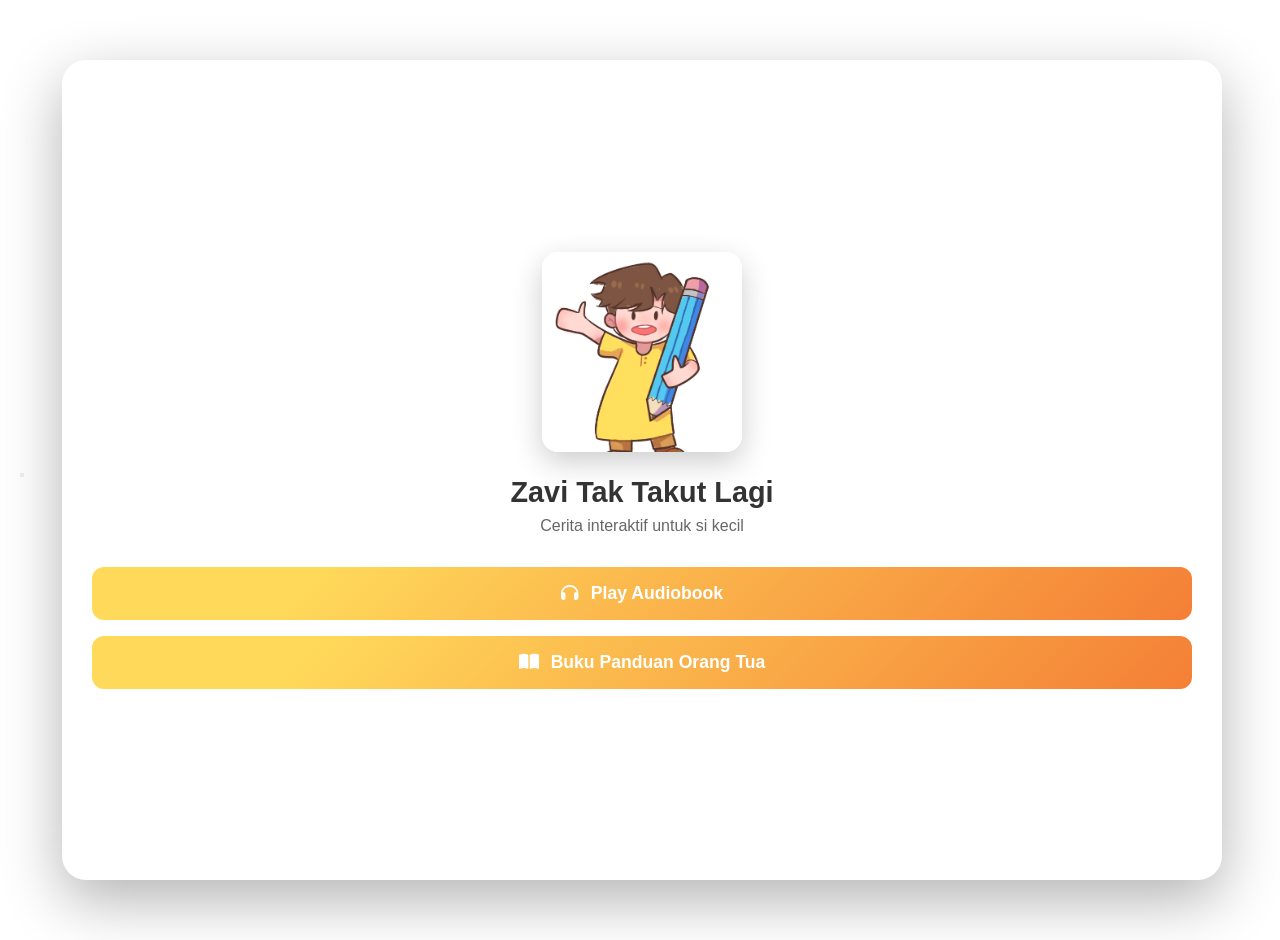
==== index.html @ 13143027 "rapiin folder" ====
<!doctype html>
<html lang="id">
  <head>
    <meta charset="UTF-8" />
    <meta name="viewport" content="width=device-width, initial-scale=1.0" />
    <title>Audiobook Zavi</title>
    <link rel="stylesheet" href="styles.css" />
    <link
      rel="stylesheet"
      href="https://cdnjs.cloudflare.com/ajax/libs/font-awesome/6.4.0/css/all.min.css"
    />
  </head>
  <body>
    <!-- <div class="collapse" id="navbarToggleExternalContent" data-bs-theme="dark">
      <div class="bg-dark p-4">
        <h5 class="text-body-emphasis h4">Collapsed content</h5>
        <span class="text-body-secondary"
          >Toggleable via the navbar brand.</span>
      </div> -->
    
    <nav class="navbar navbar-dark bg-dark">
      <div class="container-fluid">
        <button
          class="navbar-toggler"
          type="button"
          data-bs-toggle="collapse"
          data-bs-target="#navbarToggleExternalContent"
          aria-controls="navbarToggleExternalContent"
          aria-expanded="false"
          aria-label="Toggle navigation"
        >
          <span class="navbar-toggler-icon"></span>
        </button>
      </div>
    </nav>

    <div class="container">
      <!-- Home Page
      <div class="card_1" style="width: 18rem">
        <img src="" class="card-img-top" alt="..." />
        <div class="card-body">
          <h5 class="card-title">Mewarnai Zavi</h5>
          <p class="card-text">
            Yuk kita mewarnai karakter zavi di rumah. Ayah dan Bunda bisa
            download PDF ini untuk diprint sebagai tambahan aktifitas si kecil.
          </p>
          <br />
          <a href="#" class="btn btn-primary">Download PDF</a>
        </div>
      </div>
      <br />
      <div class="card_2" style="width: 18rem">
        <img src="" class="card-img-top" alt="..." />
        <div class="card-body">
          <h5 class="card-title">Puzzel Perasaan</h5>
          <p class="card-text">
            Some quick example text to build on the card title and make up the
            bulk of the card’s content.
          </p> -->
          <!-- <br />
          <a href="#" class="btn btn-primary">Download PDF</a>
        </div>
      </div>
      <br />
      <div class="card_3" style="width: 18rem">
        <img src="" class="card-img-top" alt="..." />
        <div class="card-body">
          <h5 class="card-title">Stiker Reward</h5>
          <p class="card-text">
            Some quick example text to build on the card title and make up the
            bulk of the card’s content.
          </p>
          <br />
          <a href="#" class="btn btn-primary">Download PDF</a>
        </div>
      </div>
      <br />
      <br />
      <br /> -->
      <!-- Landing Page -->
      <section id="landing" class="screen active">
        <div class="book-cover">
          <img src="assets/images/ka ayepsss.png" alt="Cover Buku" />
        </div>
        <h1>Zavi Tak Takut Lagi</h1>
        <p class="subtitle">Cerita interaktif untuk si kecil</p>

        <div class="menu-buttons">
          <button class="btn btn-primary" onclick="showScreen('audiobook')">
            <i class="fas fa-headphones"></i>
            Play Audiobook
          </button>
          <button class="btn btn-primary" onclick="showScreen('flipbook')">
            <i class="fas fa-book-open"></i>
            Buku Panduan Orang Tua
          </button>
        </div>
      </section>

      <!-- Audiobook Player -->
      <section id="audiobook" class="screen">
        <button class="btn-back" onclick="showScreen('landing')">
          <i class="fas fa-arrow-left"></i> Kembali
        </button>

        <div class="player-container">
          <div class="album-art">
            <img src="assets/images/ka ayepsss.png" alt="Cover" />
            <div class="playing-indicator" id="playingIndicator">
              <span></span><span></span><span></span><span></span>
            </div>
          </div>

          <h2>Zavi Tak Takut Lagi</h2>
          <p class="narrator">Dibacakan oleh: Tim Zavi Grows</p>

          <div class="progress-container">
            <input
              type="range"
              id="progressBar"
              class="progress-bar"
              value="0"
              min="0"
              max="100"
            />
            <div class="time-display">
              <span id="currentTime">0:00</span>
              <span id="duration">0:00</span>
            </div>
          </div>

          <div class="controls">
            <button class="control-btn" onclick="skip(-10)">
              <i class="fas fa-backward"></i>
              <span>10s</span>
            </button>
            <button
              class="control-btn play-btn"
              id="playBtn"
              onclick="togglePlay()"
            >
              <i class="fas fa-play"></i>
            </button>
            <button class="control-btn" onclick="skip(10)">
              <i class="fas fa-forward"></i>
              <span>10s</span>
            </button>
          </div>

          <div class="speed-control">
            <label>Kecepatan:</label>
            <select id="speedSelect" onchange="changeSpeed()">
              <option value="0.5">0.5x</option>
              <option value="0.75">0.75x</option>
              <option value="1" selected>1x</option>
              <option value="1.25">1.25x</option>
              <option value="1.5">1.5x</option>
            </select>
          </div>
        </div>

        <audio id="audioPlayer" src="assets/audio/audiobook.mp3"></audio>
        <audio id="flipSound" src="assets/audio/page-flip.mp3" preload="auto"></audio>
      </section>

      <!-- Flipbook -->
      <section id="flipbook" class="screen">
        <button class="btn-back" onclick="showScreen('landing')">
          <i class="fas fa-arrow-left"></i> Kembali
        </button>

        <h2>Book Chat Plan</h2>

        <div class="flipbook-container">
          <div class="book" id="book">
            <div class="page" data-page="1">
              <img src="assets/images/guide/page1.png" alt="Halaman 1" />
            </div>
            <div class="page" data-page="2">
              <img src="assets/images/guide/page2.png" alt="Halaman 2" />
            </div>
            <div class="page" data-page="3">
              <img src="assets/images/guide/page3.png" alt="Halaman 3" />
            </div>
             <div class="page" data-page="4">
              <img src="assets/images/guide/page4.png" alt="Halaman 4" />
            </div>
            <div class="page" data-page="5">
              <img src="assets/images/guide/page5.png" alt="Halaman 5" />
            </div>
            <div class="page" data-page="6">
              <img src="assets/images/guide/page6.png" alt="Halaman 6" />
            </div>
            <div class="page" data-page="7">
              <img src="assets/images/guide/page7.png" alt="Halaman 7" />
            </div>
            <div class="page" data-page="8">
              <img src="assets/images/guide/page8.png" alt="Halaman 8" />
            </div>
            <div class="page" data-page="9">
              <img src="assets/images/guide/page9.png" alt="Halaman 9" />
            </div>
            <div class="page" data-page="10">
              <img src="assets/images/guide/page10.png" alt="Halaman 10" />
            </div>
            <div class="page" data-page="11">
              <img src="assets/images/guide/page11.png" alt="Halaman 11" />
            </div>
            <div class="page" data-page="12">
              <img src="assets/images/guide/page12.png" alt="Halaman 12" />
            </div>

          </div>

          <div class="flipbook-controls">
            <button class="nav-btn" id="prevBtn" onclick="prevPage()">
              <i class="fas fa-chevron-left"></i>
            </button>
            <span class="page-indicator">
              Halaman <span id="currentPage">1</span> dari
              <span id="totalPages">9</span>
            </span>
            <button class="nav-btn" id="nextBtn" onclick="nextPage()">
              <i class="fas fa-chevron-right"></i>
            </button>
          </div>
        </div>
      </section>
  


        <section id="activity" class="screen">
          <div class="activity-grid">

            

              <!-- CARD 1 -->
              <div class="activity-card">

                  <img src="assets/images/coloring introduce bersama yg bener.png"
                      alt="Mewarnai">

                  <div class="activity-content">

                      <h2>Mewarnai Zavi</h2>

                      <p class="card-text">
                          Yuk mewarnai karakter Zavi di rumah bersama Ayah dan Bunda.
                      </p>

                      <button class="activity-btn" onclick="openPdfModal('assets/pdf/mewarnai-zavi.pdf', 'Mewarnai Zavi')">
                          <i class="fas fa-download"></i> Download PDF
                      </button>

                  </div>

              </div>
                  
              <!-- CARD 2 -->
              <div class="activity-card">

                  <img src="assets/images/coloring introduce bersama yg bener.png"
                      alt="Puzzle">

                  <div class="activity-content">

                      <h2>Puzzle Perasaan</h2>

                      <button class="activity-btn" onclick="openPdfModal('assets/pdf/puzzle-perasaan.pdf', 'Puzzle Perasaan')">
                          <i class="fas fa-download"></i> Main Sekarang
                      </button>

                  </div>

              </div>
              
              <!-- CARD 3 -->
              <div class="activity-card">

                  <img src="assets/images/coloring introduce bersama yg bener.png"
                      alt="Sticker">

                  <div class="activity-content">

                      <h2>Menebalkan Garis</h2>

                      <p>
                          mari menebalkan garis di halaman berikut ini.
                      </p>

                      <button class="activity-btn" onclick="openPdfModal('assets/pdf/menebalkan-garis-zavi.pdf', 'Menebalkan Garis')">
                          <i class="fas fa-download"></i> Lihat Aktivitas
                      </button>

                  </div>

              </div>
              
              <!-- CARD 4 -->
              <div class="activity-card">

                  <img src="assets/images/coloring introduce bersama yg bener.png"
                      alt="Sticker">

                  <div class="activity-content">

                      <h2>Latihan Menulis</h2>

                      <p>
                          Latih keterampilan menulismu dengan aktivitas yang menyenangkan.
                      </p>

                      <button class="activity-btn" onclick="openPdfModal('assets/pdf/menulis.pdf', 'Latihan Menulis')">
                          <i class="fas fa-download"></i> Lihat Aktivitas
                      </button>

                  </div>

              </div>
            
          </div>
        </section>
      </div>

    <!-- PDF MODAL PREVIEW -->
    <div id="pdfModal" class="modal">
        <div class="modal-content">
            <div class="modal-header">
                <h2 id="modalTitle">PDF Preview</h2>
                <button class="modal-close" onclick="closePdfModal()">
                    <i class="fas fa-times"></i>
                </button>
            </div>

            <div class="modal-body">
                <iframe id="pdfIframe" src="" class="pdf-preview"></iframe>
            </div>

            
            <div class="modal-footer">
                <button class="btn-modal-secondary" onclick="closePdfModal()">
                    <i class="fas fa-times"></i> Tutup
                </button>
                <a id="downloadLink" href="" download class="btn-modal-primary">
                    <i class="fas fa-download"></i> Download PDF
                </a>
            </div>
        </div>
    </div>

    <script src="script.js"></script>
  </body>
</html>
---- styles.css ----
* {
  margin: 0;
  padding: 0;
  box-sizing: border-box;
}

body {
  font-family: "Segoe UI", Tahoma, Geneva, Verdana, sans-serif;
  background: white;
  min-height: 100vh;
  display: flex;
  flex-wrap: wrap;
  justify-content: center;
  align-items: center;
  padding: 20px;
}

.container {
  display: flex;
  flex-direction: column;
  align-items: center;
  gap: 40px;
  padding: 40px 20px;
  width: 100%;
  max-width: 1200px;
  margin: auto;
}

.screen {
  display: none;
  background: white;
  border-radius: 24px;
  padding: 40px 30px;
  box-shadow: 0 20px 60px rgba(0, 0, 0, 0.3);
  animation: fadeIn 0.3s ease;
  width: 100%;
}

.screen.active {
  display: block;
}

@keyframes fadeIn {
  from {
    opacity: 0;
    transform: translateY(20px);
  }
  to {
    opacity: 1;
    transform: translateY(0);
  }
}

/* Landing Page */
#landing {
  text-align: center;
  min-height: calc(100vh - 80px);
  display: flex;
  flex-direction: column;
  justify-content: center;
  padding-top: 40px;
  padding-bottom: 40px;
}

.book-cover {
  width: 200px;
  height: 200px;
  margin: 0 auto 24px;
  border-radius: 16px;
  overflow: hidden;
  box-shadow: 0 10px 30px rgba(0, 0, 0, 0.2);
}

.book-cover img {
  width: 100%;
  height: 100%;
  object-fit: cover;
}

h1 {
  color: #333;
  font-size: 1.8rem;
  margin-bottom: 8px;
}

.subtitle {
  color: #666;
  margin-bottom: 32px;
}

.menu-buttons {
  display: flex;
  flex-direction: column;
  gap: 16px;
}

.btn {
  display: flex;
  align-items: center;
  justify-content: center;
  gap: 12px;
  padding: 16px 24px;
  border: none;
  border-radius: 12px;
  font-size: 1.1rem;
  font-weight: 600;
  cursor: pointer;
  transition: all 0.3s ease;
}

.btn-primary {
  background: linear-gradient(135deg, #ffd95a 20%, #f47f36 100%);
  color: white;
}

.btn-primary:hover {
  transform: translateY(-2px);
  box-shadow: 0 8px 20px rgba(102, 126, 234, 0.4);
}

.btn-secondary {
  background: #f0f0f0;
  color: #333;
}

.btn-secondary:hover {
  background: #e0e0e0;
  transform: translateY(-2px);
}

/* Back Button */
.btn-back {
  background: none;
  border: none;
  color: #5da7d9;
  font-size: 1rem;
  cursor: pointer;
  display: flex;
  align-items: center;
  gap: 8px;
  margin-bottom: 24px;
  padding: 8px 0;
}

.btn-back:hover {
  color: #5da7d9;
}

/* Audiobook Player */
.player-container {
  text-align: center;
}

.album-art {
  width: 180px;
  height: 180px;
  margin: 0 auto 24px;
  border-radius: 16px;
  overflow: hidden;
  position: relative;
  box-shadow: 0 10px 30px rgba(0, 0, 0, 0.2);
}

.album-art img {
  width: 100%;
  height: 100%;
  object-fit: cover;
}

.playing-indicator {
  position: absolute;
  bottom: 12px;
  left: 50%;
  transform: translateX(-50%);
  display: none;
  gap: 4px;
  background: rgba(0, 0, 0, 0.6);
  padding: 8px 12px;
  border-radius: 20px;
}

.playing-indicator.active {
  display: flex;
}

.playing-indicator span {
  width: 4px;
  height: 16px;
  background: white;
  border-radius: 2px;
  animation: soundWave 0.5s ease-in-out infinite alternate;
}

.playing-indicator span:nth-child(2) {
  animation-delay: 0.1s;
}
.playing-indicator span:nth-child(3) {
  animation-delay: 0.2s;
}
.playing-indicator span:nth-child(4) {
  animation-delay: 0.3s;
}

@keyframes soundWave {
  from {
    height: 4px;
  }
  to {
    height: 16px;
  }
}

.player-container h2 {
  color: #333;
  margin-bottom: 4px;
}

.narrator {
  color: #888;
  font-size: 0.9rem;
  margin-bottom: 24px;
}

.progress-container {
  margin-bottom: 24px;
}

.progress-bar {
  width: 100%;
  height: 6px;
  -webkit-appearance: none;
  appearance: none;
  background: #e0e0e0;
  border-radius: 3px;
  outline: none;
  cursor: pointer;
}

.progress-bar::-webkit-slider-thumb {
  -webkit-appearance: none;
  width: 16px;
  height: 16px;
  background: #ffd95a;
  border-radius: 60%;
  cursor: pointer;
}

.time-display {
  display: flex;
  justify-content: space-between;
  margin-top: 8px;
  color: #888;
  font-size: 0.85rem;
}

.controls {
  display: flex;
  justify-content: center;
  align-items: center;
  gap: 24px;
  margin-bottom: 24px;
}

.control-btn {
  background: none;
  border: none;
  cursor: pointer;
  color: #333;
  display: flex;
  flex-direction: column;
  align-items: center;
  gap: 4px;
  transition: color 0.3s;
}

.control-btn:hover {
  color: #f47f36;
}

.control-btn i {
  font-size: 1.5rem;
}

/* Flipbook two-page A5 spread */
.flipbook-container {
  display: flex;
  flex-direction: column;
  align-items: center;
  gap: 24px;
  overflow-x: auto;
  width: 100%;
}

.book {
  display: grid;
  grid-template-columns: repeat(2, minmax(360px, 1fr));
  gap: 16px;
  justify-items: center;
  align-items: stretch;
  width: auto;
  max-width: 1240px;
  min-width: 760px;
  perspective: 1600px;
  perspective-origin: center center;
}

.page {
  display: none;
  width: 100%;
  max-width: 560px;
  aspect-ratio: 1 / 1.414; /* A5 portrait ratio */
  border-radius: 24px;
  overflow: hidden;
  background: #f8f8f8;
  border: 1px solid #e1e1e1;
  box-shadow: 0 18px 40px rgba(0, 0, 0, 0.09);
  opacity: 0.35;
  transform: scale(0.95);
  transition: all 0.3s ease;
  position: relative;
  transform-style: preserve-3d;
  backface-visibility: hidden;
}

.page.active {
  display: block;
  opacity: 1;
  transform: scale(1);
}

.page img {
  width: 100%;
  height: 100%;
  object-fit: cover;
  display: block;
}

.page.left {
  transform-origin: right center;
  z-index: 1;
}

.page.right {
  transform-origin: left center;
  z-index: 2;
}

.page.flipping-next {
  animation: flipNext 0.8s ease forwards;
  z-index: 10;
  box-shadow: 0 24px 60px rgba(0, 0, 0, 0.24);
}

.page.flipping-prev {
  animation: flipPrev 0.8s ease forwards;
  z-index: 10;
  box-shadow: 0 24px 60px rgba(0, 0, 0, 0.24);
}

@keyframes flipNext {
  0% {
    transform: rotateY(0deg);
    opacity: 1;
  }
  80% {
    transform: rotateY(-140deg);
    opacity: 0.9;
  }
  100% {
    transform: rotateY(-180deg);
    opacity: 0;
  }
}

@keyframes flipPrev {
  0% {
    transform: rotateY(0deg);
    opacity: 1;
  }
  80% {
    transform: rotateY(140deg);
    opacity: 0.9;
  }
  100% {
    transform: rotateY(180deg);
    opacity: 0;
  }
}

.page.empty {
  display: flex;
  align-items: center;
  justify-content: center;
  color: #999;
  font-size: 0.95rem;
  background: #fafafa;
}

.flipbook-controls {
  display: flex;
  align-items: center;
  justify-content: center;
  gap: 16px;
  flex-wrap: wrap;
}

.nav-btn {
  width: 52px;
  height: 52px;
  border-radius: 50%;
  border: none;
  background: #f47f36;
  color: white;
  display: inline-flex;
  align-items: center;
  justify-content: center;
  cursor: pointer;
  transition:
    transform 0.2s ease,
    background 0.2s ease;
}

.nav-btn:hover:not(:disabled) {
  transform: translateY(-2px);
}

.nav-btn:disabled {
  background: #ccc;
  cursor: not-allowed;
}

.page-indicator {
  color: #555;
  font-size: 0.95rem;
}

@media (max-width: 900px) {
  .flipbook-container {
    overflow-x: hidden;
  }

  .book {
    grid-template-columns: 1fr;
    min-width: auto;
    max-width: 100%;
    width: 100%;
  }

  .page {
    max-width: 420px;
    margin: 0 auto;

    transform-origin: center top !important;
  }
}

@media (max-width: 640px) {
  .page {
    max-width: 320px;
  }
}

.control-btn span {
  font-size: 0.7rem;
  color: #888;
}

.play-btn {
  width: 64px;
  height: 64px;
  background: linear-gradient(135deg, #ffd95a 0%, #f47f36 100%);
  border-radius: 50%;
  color: white;
  display: flex;
  justify-content: center;
  align-items: center;
}

.play-btn i {
  font-size: 1.5rem;
  margin-left: 4px;
}

.play-btn:hover {
  transform: scale(1.05);
  color: white;
}

.speed-control {
  display: flex;
  justify-content: center;
  align-items: center;
  gap: 8px;
  color: #666;
}

.speed-control select {
  padding: 8px 12px;
  border: 1px solid #ddd;
  border-radius: 8px;
  font-size: 0.9rem;
  cursor: pointer;
}

/* Responsive */
@media (max-width: 480px) {
  .screen {
    padding: 30px 20px;
    border-radius: 20px;
  }

  h1 {
    font-size: 1.5rem;
  }

  .book-cover,
  .album-art {
    width: 150px;
    height: 150px;
  }

  .btn {
    padding: 14px 20px;
    font-size: 1rem;
  }
}

/* Home Page */
.card_1 {
  background-color: rgb(247, 214, 219);
  border-radius: 15%;
  padding: 5%;
  justify-content: center;
  align-items: center;
  box-shadow: 0 10px 40px rgba(0, 0, 0, 0.3);
}
.card_2 {
  background-color: rgb(214, 247, 214);
  border-radius: 15%;
  padding: 5%;
  justify-content: center;
  align-items: center;
  box-shadow: 0 10px 40px rgba(0, 0, 0, 0.3);
}
.card_3 {
  background-color: rgb(214, 224, 247);
  border-radius: 15%;
  padding: 5%;
  justify-content: center;
  align-items: center;
  box-shadow: 0 10px 40px rgba(0, 0, 0, 0.3);
}

.activity-page {
  padding: 40px 20px;
}

.activity-title {
  text-align: center;
  color: rgb(236, 113, 113);
  margin-bottom: 40px;
  font-size: 2rem;
  font-family: "Poppins";
  font-size: 22px;
}

.activity-grid {
  display: flex;
  flex-wrap: wrap;
  justify-content: center;
  gap: 25px;
}

.activity-card {
  background: white;
  border-radius: 25px;
  overflow: hidden;
  box-shadow: 0 10px 25px rgba(0, 0, 0, 0.15);
  transition: 0.3s;
  width: 300px;
  height: 300px;
  display: flex;
  flex-direction: column;
}

.activity-card:hover {
  transform: translateY(-10px);
}

.activity-card img {
  width: 300px;
  height: 140px;
  object-fit: cover;
  flex-shrink: 0;
}

.activity-content {
  padding: 15px 20px;
  display: flex;
  flex-direction: column;
  justify-content: space-between;
  flex-grow: 1;
}

.activity-content h2 {
  margin-bottom: 5px;
  font-size: 1.2rem;
}

.activity-content p {
  color: #666;
  margin-bottom: 10px;
  font-size: 0.9rem;
  line-height: 1.4;
}

.activity-btn {
  align-self: flex-start;
  margin-top: auto;
  padding: 10px 18px;
  background: linear-gradient(135deg, #ffd95a 15%, #f47f36);
  color: white;
  text-decoration: none;
  font-family: "Poppins", sans-serif;
  font-weight: 600;
  border-radius: 8px;
  font-size: 0.95rem;
}
.activity-btn:hover {
  background: linear-gradient(135deg, #f47f36 15%, #ffd95a);
}

.activity-title {
  font-family: "Poppins";
  font-size: 22px;
}

.main-layout {
  display: flex;
}

.pdf-page {
  max-width: 900px;
  margin: auto;
  padding: 40px 20px;
}

.pdf-page h1 {
  margin-bottom: 10px;
}

.pdf-page p {
  color: #666;
  margin-bottom: 20px;
}

iframe {
  border: none;
  border-radius: 20px;
  box-shadow: 0 4px 20px rgba(0, 0, 0, 0.1);
}

.pdf-buttons {
  display: flex;
  gap: 16px;
  margin-top: 20px;
}

.read-btn,
.download-btn {
  padding: 14px 24px;
  border-radius: 12px;
  text-decoration: none;
  color: white;
  font-weight: bold;
}

.read-btn {
  background: #5b8def;
}

.download-btn {
  background: #f39c12;
}

.back-btn {
  display: inline-block;
  margin-bottom: 20px;
  text-decoration: none;
  color: #666;
}

/* ==================== PDF MODAL STYLES ==================== */

.modal {
  display: none;
  position: fixed;
  z-index: 1000;
  left: 0;
  top: 0;
  width: 100%;
  height: 100%;
  background-color: rgba(0, 0, 0, 0.5);
  animation: fadeIn 0.3s ease;
}

.modal.active {
  display: flex;
  align-items: center;
  justify-content: center;
}

.modal-content {
  background: white;
  border-radius: 20px;
  width: 90%;
  max-width: 900px;
  height: 85vh;
  max-height: 800px;
  display: flex;
  flex-direction: column;
  box-shadow: 0 20px 60px rgba(0, 0, 0, 0.3);
  animation: slideUp 0.3s ease;
}

@keyframes slideUp {
  from {
    transform: translateY(50px);
    opacity: 0;
  }
  to {
    transform: translateY(0);
    opacity: 1;
  }
}

.modal-header {
  display: flex;
  justify-content: space-between;
  align-items: center;
  padding: 20px 24px;
  border-bottom: 1px solid #eee;
  flex-shrink: 0;
}

.modal-header h2 {
  color: #333;
  font-size: 1.3rem;
  margin: 0;
}

.modal-close {
  background: none;
  border: none;
  font-size: 1.5rem;
  cursor: pointer;
  color: #888;
  transition: color 0.3s;
  padding: 8px;
}

.modal-close:hover {
  color: #333;
}

.modal-body {
  flex-grow: 1;
  overflow: auto;
  padding: 20px;
}

.pdf-preview {
  width: 100%;
  height: 100%;
  border: none;
  border-radius: 12px;
}

.modal-footer {
  display: flex;
  gap: 12px;
  padding: 20px 24px;
  border-top: 1px solid #eee;
  flex-shrink: 0;
  justify-content: flex-end;
}

.btn-modal-primary,
.btn-modal-secondary {
  padding: 12px 20px;
  border: none;
  border-radius: 10px;
  font-size: 1rem;
  font-weight: 600;
  cursor: pointer;
  transition: all 0.3s;
  display: flex;
  align-items: center;
  gap: 8px;
}

.btn-modal-primary {
  background: linear-gradient(135deg, #ffd95a 20%, #f47f36 100%);
  color: white;
  text-decoration: none;
}

.btn-modal-primary:hover {
  transform: translateY(-2px);
  box-shadow: 0 8px 20px rgba(102, 126, 234, 0.4);
}

.btn-modal-secondary {
  background: #f0f0f0;
  color: #333;
}

.btn-modal-secondary:hover {
  background: #e0e0e0;
  transform: translateY(-2px);
}

.subtitle-text {
  color: #666;
  margin-bottom: 30px;
  text-align: center;
  font-size: 1.05rem;
}

/* Update activity-btn to be button-like */
.activity-btn {
  border: none;
  cursor: pointer;
  transition: all 0.3s;
}

.activity-btn:active {
  transform: scale(0.98);
}

/* Responsive Modal */
@media (max-width: 768px) {
  .modal-content {
    width: 95%;
    height: 90vh;
    max-width: none;
  }

  .modal-header h2 {
    font-size: 1.1rem;
  }

  .modal-footer {
    flex-direction: column;
  }

  .btn-modal-primary,
  .btn-modal-secondary {
    width: 100%;
    justify-content: center;
  }

  .activity-card {
    width: 100%;
    max-width: 350px;
    height: auto;
  }

  .activity-card img {
    width: 100%;
  }
}

@media (max-width: 480px) {
  .modal-content {
    width: 98%;
    height: 95vh;
  }

  .modal-header,
  .modal-footer {
    padding: 16px;
  }

  .modal-header h2 {
    font-size: 1rem;
  }

  .btn-modal-primary,
  .btn-modal-secondary {
    padding: 10px 16px;
    font-size: 0.9rem;
  }

  .activity-grid {
    gap: 16px;
  }

  .activity-card {
    width: 100%;
    height: auto;
  }
}
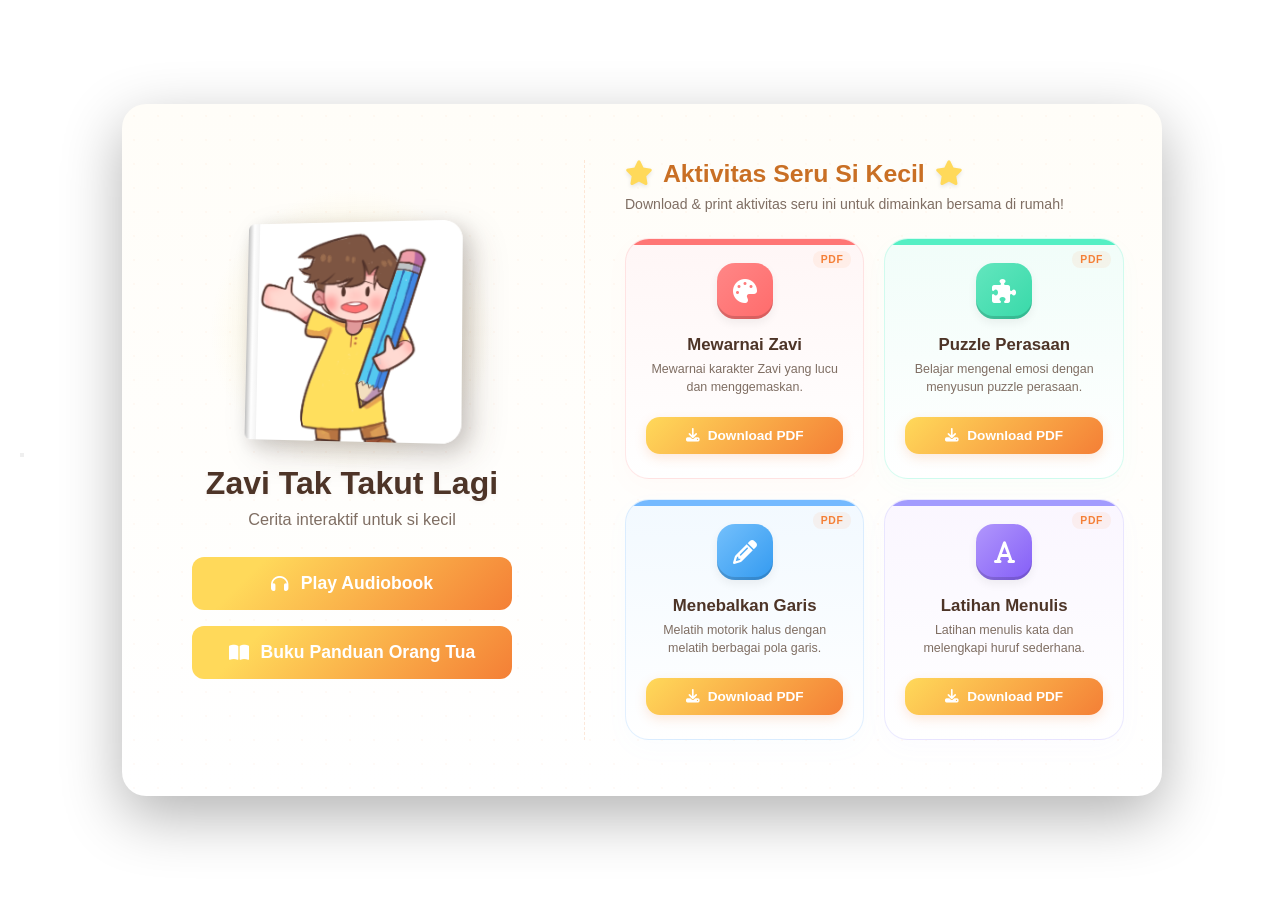
==== commit d19df312: "feat: redesign main page UI, add PDF activity cards, and simplify parent guide flipbook layout" ====
--- a/index.html
+++ b/index.html
@@ -81,21 +81,87 @@
       <br /> -->
       <!-- Landing Page -->
       <section id="landing" class="screen active">
-        <div class="book-cover">
-          <img src="assets/images/ka ayepsss.png" alt="Cover Buku" />
-        </div>
-        <h1>Zavi Tak Takut Lagi</h1>
-        <p class="subtitle">Cerita interaktif untuk si kecil</p>
-
-        <div class="menu-buttons">
-          <button class="btn btn-primary" onclick="showScreen('audiobook')">
-            <i class="fas fa-headphones"></i>
-            Play Audiobook
-          </button>
-          <button class="btn btn-primary" onclick="showScreen('flipbook')">
-            <i class="fas fa-book-open"></i>
-            Buku Panduan Orang Tua
-          </button>
+        <div class="landing-container">
+          <div class="landing-left">
+            <div class="book-cover-wrapper">
+              <div class="book-cover-backdrop"></div>
+              <div class="book-cover">
+                <img src="assets/images/ka ayepsss.png" alt="Cover Buku" />
+              </div>
+            </div>
+            <h1>Zavi Tak Takut Lagi</h1>
+            <p class="subtitle">Cerita interaktif untuk si kecil</p>
+
+            <div class="menu-buttons">
+              <button class="btn btn-primary" onclick="showScreen('audiobook')">
+                <i class="fas fa-headphones"></i>
+                Play Audiobook
+              </button>
+              <button class="btn btn-primary" onclick="showScreen('flipbook')">
+                <i class="fas fa-book-open"></i>
+                Buku Panduan Orang Tua
+              </button>
+            </div>
+          </div>
+          
+          <div class="landing-right">
+            <h2 class="activities-title"><i class="fas fa-star"></i> Aktivitas Seru Si Kecil <i class="fas fa-star"></i></h2>
+            <p class="activities-subtitle">Download & print aktivitas seru ini untuk dimainkan bersama di rumah!</p>
+            
+            <div class="activities-grid-landing">
+              <!-- Card 1: Mewarnai -->
+              <div class="activity-card-new card-mewarnai">
+                <div class="card-badge">PDF</div>
+                <div class="activity-icon-container">
+                  <i class="fas fa-palette"></i>
+                </div>
+                <h3>Mewarnai Zavi</h3>
+                <p>Mewarnai karakter Zavi yang lucu dan menggemaskan.</p>
+                <button class="download-card-btn" onclick="openPdfModal('assets/pdf/mewarnai-zavi.pdf', 'Mewarnai Zavi')">
+                  <i class="fas fa-download"></i> Download PDF
+                </button>
+              </div>
+
+              <!-- Card 2: Puzzle -->
+              <div class="activity-card-new card-puzzle">
+                <div class="card-badge">PDF</div>
+                <div class="activity-icon-container">
+                  <i class="fas fa-puzzle-piece"></i>
+                </div>
+                <h3>Puzzle Perasaan</h3>
+                <p>Belajar mengenal emosi dengan menyusun puzzle perasaan.</p>
+                <button class="download-card-btn" onclick="openPdfModal('assets/pdf/puzzel-zavi.pdf', 'Puzzle Perasaan Zavi')">
+                  <i class="fas fa-download"></i> Download PDF
+                </button>
+              </div>
+
+              <!-- Card 3: Menebalkan -->
+              <div class="activity-card-new card-menebalkan">
+                <div class="card-badge">PDF</div>
+                <div class="activity-icon-container">
+                  <i class="fas fa-pencil-alt"></i>
+                </div>
+                <h3>Menebalkan Garis</h3>
+                <p>Melatih motorik halus dengan melatih berbagai pola garis.</p>
+                <button class="download-card-btn" onclick="openPdfModal('assets/pdf/menebalkan-garis-zavi.pdf', 'Menebalkan Garis Zavi')">
+                  <i class="fas fa-download"></i> Download PDF
+                </button>
+              </div>
+
+              <!-- Card 4: Menulis -->
+              <div class="activity-card-new card-menulis">
+                <div class="card-badge">PDF</div>
+                <div class="activity-icon-container">
+                  <i class="fas fa-font"></i>
+                </div>
+                <h3>Latihan Menulis</h3>
+                <p>Latihan menulis kata dan melengkapi huruf sederhana.</p>
+                <button class="download-card-btn" onclick="openPdfModal('assets/pdf/menulis-zavi.pdf', 'Latihan Menulis Zavi')">
+                  <i class="fas fa-download"></i> Download PDF
+                </button>
+              </div>
+            </div>
+          </div>
         </div>
       </section>
 
@@ -171,47 +237,52 @@
           <i class="fas fa-arrow-left"></i> Kembali
         </button>
 
-        <h2>Book Chat Plan</h2>
+        <div class="flipbook-header">
+          <span class="parent-kicker">PANDUAN UNTUK AYAH & BUNDA</span>
+          <h2>Book Chat Plan</h2>
+          <p>Buka halaman seperti buku, lalu gunakan pertanyaan di dalamnya untuk menemani anak ngobrol setelah membaca cerita Zavi.</p>
+        </div>
 
         <div class="flipbook-container">
-          <div class="book" id="book">
-            <div class="page" data-page="1">
-              <img src="assets/images/guide/page1.png" alt="Halaman 1" />
-            </div>
-            <div class="page" data-page="2">
-              <img src="assets/images/guide/page2.png" alt="Halaman 2" />
-            </div>
-            <div class="page" data-page="3">
-              <img src="assets/images/guide/page3.png" alt="Halaman 3" />
-            </div>
-             <div class="page" data-page="4">
-              <img src="assets/images/guide/page4.png" alt="Halaman 4" />
-            </div>
-            <div class="page" data-page="5">
-              <img src="assets/images/guide/page5.png" alt="Halaman 5" />
-            </div>
-            <div class="page" data-page="6">
-              <img src="assets/images/guide/page6.png" alt="Halaman 6" />
-            </div>
-            <div class="page" data-page="7">
-              <img src="assets/images/guide/page7.png" alt="Halaman 7" />
-            </div>
-            <div class="page" data-page="8">
-              <img src="assets/images/guide/page8.png" alt="Halaman 8" />
-            </div>
-            <div class="page" data-page="9">
-              <img src="assets/images/guide/page9.png" alt="Halaman 9" />
-            </div>
-            <div class="page" data-page="10">
-              <img src="assets/images/guide/page10.png" alt="Halaman 10" />
-            </div>
-            <div class="page" data-page="11">
-              <img src="assets/images/guide/page11.png" alt="Halaman 11" />
-            </div>
-            <div class="page" data-page="12">
-              <img src="assets/images/guide/page12.png" alt="Halaman 12" />
-            </div>
-
+          <div class="book-stage">
+            <div class="book" id="book">
+              <div class="page" data-page="1">
+                <img src="assets/images/guide/page1.png" alt="Halaman 1" />
+              </div>
+              <div class="page" data-page="2">
+                <img src="assets/images/guide/page2.png" alt="Halaman 2" />
+              </div>
+              <div class="page" data-page="3">
+                <img src="assets/images/guide/page3.png" alt="Halaman 3" />
+              </div>
+              <div class="page" data-page="4">
+                <img src="assets/images/guide/page4.png" alt="Halaman 4" />
+              </div>
+              <div class="page" data-page="5">
+                <img src="assets/images/guide/page5.png" alt="Halaman 5" />
+              </div>
+              <div class="page" data-page="6">
+                <img src="assets/images/guide/page6.png" alt="Halaman 6" />
+              </div>
+              <div class="page" data-page="7">
+                <img src="assets/images/guide/page7.png" alt="Halaman 7" />
+              </div>
+              <div class="page" data-page="8">
+                <img src="assets/images/guide/page8.png" alt="Halaman 8" />
+              </div>
+              <div class="page" data-page="9">
+                <img src="assets/images/guide/page9.png" alt="Halaman 9" />
+              </div>
+              <div class="page" data-page="10">
+                <img src="assets/images/guide/page10.png" alt="Halaman 10" />
+              </div>
+              <div class="page" data-page="11">
+                <img src="assets/images/guide/page11.png" alt="Halaman 11" />
+              </div>
+              <div class="page" data-page="12">
+                <img src="assets/images/guide/page12.png" alt="Halaman 12" />
+              </div>
+            </div>
           </div>
 
           <div class="flipbook-controls">
@@ -219,8 +290,7 @@
               <i class="fas fa-chevron-left"></i>
             </button>
             <span class="page-indicator">
-              Halaman <span id="currentPage">1</span> dari
-              <span id="totalPages">9</span>
+              Halaman <span id="currentPage">1</span> dari <span id="totalPages">12</span>
             </span>
             <button class="nav-btn" id="nextBtn" onclick="nextPage()">
               <i class="fas fa-chevron-right"></i>
--- a/styles.css
+++ b/styles.css
@@ -53,22 +53,136 @@
 
 /* Landing Page */
 #landing {
+  max-width: 1040px;
+  width: 100%;
+  overflow-y: auto;
+  scrollbar-width: thin;
+  scrollbar-color: rgba(244, 127, 54, 0.2) transparent;
+  background-image: 
+    radial-gradient(rgba(244, 127, 54, 0.04) 1.5px, transparent 1.5px),
+    linear-gradient(180deg, #fffdf8 0%, #ffffff 100%);
+  background-size: 24px 24px, 100% 100%;
+  background-position: 0 0, 0 0;
+}
+
+#landing::-webkit-scrollbar {
+  width: 6px;
+}
+
+#landing::-webkit-scrollbar-track {
+  background: transparent;
+}
+
+#landing::-webkit-scrollbar-thumb {
+  background: rgba(244, 127, 54, 0.2);
+  border-radius: 10px;
+}
+
+#landing::-webkit-scrollbar-thumb:hover {
+  background: rgba(244, 127, 54, 0.4);
+}
+
+#landing.active {
+  display: block;
+}
+
+.landing-container {
+  display: flex;
+  flex-direction: column;
+  gap: 32px;
+  width: 100%;
+  padding: 8px 0;
+}
+
+.landing-left {
+  width: 100%;
+  display: flex;
+  flex-direction: column;
+  align-items: center;
   text-align: center;
-  min-height: calc(100vh - 80px);
+}
+
+.landing-right {
+  width: 100%;
   display: flex;
   flex-direction: column;
-  justify-content: center;
-  padding-top: 40px;
-  padding-bottom: 40px;
+  align-items: center;
+}
+
+@media (min-width: 768px) {
+  .landing-container {
+    flex-direction: row;
+    align-items: center;
+    justify-content: space-between;
+    gap: 40px;
+    padding: 16px 8px;
+  }
+
+  .landing-left {
+    flex: 1;
+    max-width: 420px;
+  }
+
+  .landing-right {
+    flex: 1.3;
+    align-items: flex-start;
+    border-left: 1px dashed rgba(244, 127, 54, 0.18);
+    padding-left: 40px;
+  }
+}
+
+/* 3D Book Cover Styles */
+.book-cover-wrapper {
+  position: relative;
+  display: inline-block;
+  margin-bottom: 24px;
+  perspective: 1000px;
+}
+
+.book-cover-backdrop {
+  position: absolute;
+  top: 50%;
+  left: 50%;
+  transform: translate(-50%, -50%);
+  width: 130%;
+  height: 130%;
+  background: radial-gradient(circle, rgba(255, 217, 90, 0.28) 0%, transparent 70%);
+  z-index: 1;
+  border-radius: 50%;
+  pointer-events: none;
 }
 
 .book-cover {
-  width: 200px;
-  height: 200px;
-  margin: 0 auto 24px;
-  border-radius: 16px;
+  position: relative;
+  width: clamp(170px, 32vh, 220px);
+  height: clamp(170px, 32vh, 220px);
+  border-radius: 6px 20px 20px 6px;
   overflow: hidden;
-  box-shadow: 0 10px 30px rgba(0, 0, 0, 0.2);
+  box-shadow: 
+    6px 6px 20px rgba(0, 0, 0, 0.15),
+    12px 12px 35px rgba(74, 49, 31, 0.15);
+  transform: rotateY(-12deg) rotateX(4deg);
+  transform-style: preserve-3d;
+  transition: transform 0.5s cubic-bezier(0.2, 0.8, 0.2, 1), box-shadow 0.5s ease;
+  z-index: 2;
+}
+
+.book-cover::after {
+  content: '';
+  position: absolute;
+  top: 0;
+  left: 0;
+  width: 12px;
+  height: 100%;
+  background: linear-gradient(90deg, rgba(0,0,0,0.25) 0%, rgba(255,255,255,0.15) 50%, rgba(0,0,0,0.05) 100%);
+  z-index: 3;
+}
+
+.book-cover:hover {
+  transform: rotateY(-2deg) rotateX(0deg) scale(1.05);
+  box-shadow: 
+    10px 10px 28px rgba(0, 0, 0, 0.2),
+    18px 18px 45px rgba(74, 49, 31, 0.22);
 }
 
 .book-cover img {
@@ -77,21 +191,258 @@
   object-fit: cover;
 }
 
-h1 {
-  color: #333;
-  font-size: 1.8rem;
+.landing-left h1 {
+  color: #4d3427;
+  font-family: "Poppins", sans-serif;
+  font-weight: 850;
+  font-size: clamp(1.6rem, 5vw, 2rem);
   margin-bottom: 8px;
-}
-
-.subtitle {
-  color: #666;
-  margin-bottom: 32px;
+  text-shadow: 0 2px 4px rgba(74, 49, 31, 0.05);
+}
+
+.landing-left .subtitle {
+  color: #7f6e63;
+  margin-bottom: 28px;
+  font-size: 1.02rem;
+  font-weight: 500;
 }
 
 .menu-buttons {
   display: flex;
   flex-direction: column;
   gap: 16px;
+  width: 100%;
+  max-width: 320px;
+  z-index: 2;
+}
+
+.btn i {
+  transition: transform 0.3s ease;
+}
+
+.btn:hover i {
+  transform: scale(1.18) rotate(-6deg);
+}
+
+/* Landing Right Elements */
+.activities-title {
+  font-family: "Poppins", sans-serif;
+  color: #c96f24;
+  font-size: clamp(1.25rem, 3vw, 1.55rem);
+  margin-bottom: 6px;
+  display: flex;
+  align-items: center;
+  gap: 10px;
+  font-weight: 800;
+}
+
+.activities-title i {
+  color: #ffd95a;
+  text-shadow: 0 2px 4px rgba(0,0,0,0.1);
+  animation: pulseStar 2s infinite alternate;
+}
+
+@keyframes pulseStar {
+  0% { transform: scale(1); }
+  100% { transform: scale(1.15); }
+}
+
+.activities-subtitle {
+  color: #7f6e63;
+  font-size: 0.88rem;
+  margin-bottom: 24px;
+  line-height: 1.45;
+  text-align: left;
+}
+
+@media (max-width: 768px) {
+  .activities-title {
+    justify-content: center;
+    margin-top: 10px;
+  }
+  .activities-subtitle {
+    text-align: center;
+  }
+}
+
+.activities-grid-landing {
+  display: grid;
+  grid-template-columns: repeat(2, 1fr);
+  gap: 20px;
+  width: 100%;
+}
+
+@media (max-width: 580px) {
+  .activities-grid-landing {
+    grid-template-columns: 1fr;
+    gap: 16px;
+  }
+}
+
+/* Redesigned Premium Cards */
+.activity-card-new {
+  background: #ffffff;
+  border-radius: 24px;
+  padding: 24px 20px;
+  display: flex;
+  flex-direction: column;
+  align-items: center;
+  text-align: center;
+  transition: all 0.4s cubic-bezier(0.175, 0.885, 0.32, 1.275);
+  position: relative;
+  overflow: hidden;
+}
+
+.activity-card-new::before {
+  content: '';
+  position: absolute;
+  top: 0;
+  left: 0;
+  width: 100%;
+  height: 6px;
+}
+
+/* Card Badge */
+.card-badge {
+  position: absolute;
+  top: 12px;
+  right: 12px;
+  background: rgba(244, 127, 54, 0.08);
+  color: #f47f36;
+  font-size: 0.65rem;
+  font-weight: 800;
+  padding: 3px 8px;
+  border-radius: 8px;
+  text-transform: uppercase;
+  letter-spacing: 0.06em;
+}
+
+/* Colorful Card Backgrounds & Borders */
+.card-mewarnai {
+  background: linear-gradient(180deg, #fff6f6 0%, #ffffff 100%);
+  border: 1px solid rgba(255, 118, 117, 0.16);
+  box-shadow: 0 8px 24px rgba(255, 118, 117, 0.03);
+}
+.card-mewarnai::before { background: #ff7675; }
+.card-mewarnai .activity-icon-container {
+  background: linear-gradient(135deg, #ff8787 0%, #ff6b6b 100%);
+  color: white;
+}
+.card-mewarnai:hover {
+  box-shadow: 0 16px 32px rgba(255, 118, 117, 0.15);
+}
+
+.card-puzzle {
+  background: linear-gradient(180deg, #f1fdf9 0%, #ffffff 100%);
+  border: 1px solid rgba(85, 239, 196, 0.22);
+  box-shadow: 0 8px 24px rgba(85, 239, 196, 0.03);
+}
+.card-puzzle::before { background: #55efc4; }
+.card-puzzle .activity-icon-container {
+  background: linear-gradient(135deg, #63e6be 0%, #38d9a9 100%);
+  color: white;
+}
+.card-puzzle:hover {
+  box-shadow: 0 16px 32px rgba(85, 239, 196, 0.18);
+}
+
+.card-menebalkan {
+  background: linear-gradient(180deg, #f2f9ff 0%, #ffffff 100%);
+  border: 1px solid rgba(116, 185, 255, 0.2);
+  box-shadow: 0 8px 24px rgba(116, 185, 255, 0.03);
+}
+.card-menebalkan::before { background: #74b9ff; }
+.card-menebalkan .activity-icon-container {
+  background: linear-gradient(135deg, #74c0fc 0%, #339af0 100%);
+  color: white;
+}
+.card-menebalkan:hover {
+  box-shadow: 0 16px 32px rgba(116, 185, 255, 0.15);
+}
+
+.card-menulis {
+  background: linear-gradient(180deg, #faf6ff 0%, #ffffff 100%);
+  border: 1px solid rgba(162, 155, 254, 0.2);
+  box-shadow: 0 8px 24px rgba(162, 155, 254, 0.03);
+}
+.card-menulis::before { background: #a29bfe; }
+.card-menulis .activity-icon-container {
+  background: linear-gradient(135deg, #b197fc 0%, #845ef7 100%);
+  color: white;
+}
+.card-menulis:hover {
+  box-shadow: 0 16px 32px rgba(162, 155, 254, 0.15);
+}
+
+.activity-card-new:hover {
+  transform: translateY(-8px);
+  border-color: rgba(244, 127, 54, 0.35);
+}
+
+/* Colorful 3D Ball Icon Container */
+.activity-icon-container {
+  width: 56px;
+  height: 56px;
+  border-radius: 18px;
+  display: flex;
+  align-items: center;
+  justify-content: center;
+  font-size: 1.5rem;
+  margin-bottom: 16px;
+  box-shadow: 
+    inset 0 -3px 0 rgba(0,0,0,0.15),
+    0 4px 10px rgba(0,0,0,0.06);
+  flex-shrink: 0;
+  transition: transform 0.4s cubic-bezier(0.175, 0.885, 0.32, 1.275);
+}
+
+.activity-card-new:hover .activity-icon-container {
+  transform: scale(1.15) rotate(6deg);
+}
+
+.activity-card-new h3 {
+  font-size: 1.05rem;
+  color: #4d3427;
+  margin-bottom: 6px;
+  font-weight: 800;
+  font-family: "Poppins", sans-serif;
+}
+
+.activity-card-new p {
+  font-size: 0.78rem;
+  color: #7f6e63;
+  line-height: 1.4;
+  margin: 0 0 18px;
+  min-height: 38px;
+}
+
+/* Wide Premium Download Buttons */
+.download-card-btn {
+  width: 100%;
+  padding: 11px 18px;
+  border-radius: 14px;
+  border: none;
+  background: linear-gradient(135deg, #ffd95a 0%, #f47f36 100%);
+  color: white;
+  font-weight: 700;
+  font-size: 0.85rem;
+  display: flex;
+  align-items: center;
+  justify-content: center;
+  gap: 8px;
+  cursor: pointer;
+  box-shadow: 0 4px 12px rgba(244, 127, 54, 0.18);
+  transition: all 0.3s ease;
+}
+
+.download-card-btn:hover {
+  transform: translateY(-2px);
+  box-shadow: 0 8px 20px rgba(244, 127, 54, 0.35);
+  background: linear-gradient(135deg, #f47f36 0%, #ffd95a 100%);
+}
+
+.download-card-btn i {
+  font-size: 0.85rem;
 }
 
 .btn {
@@ -115,7 +466,7 @@
 
 .btn-primary:hover {
   transform: translateY(-2px);
-  box-shadow: 0 8px 20px rgba(102, 126, 234, 0.4);
+  box-shadow: 0 8px 20px rgba(244, 127, 54, 0.3);
 }
 
 .btn-secondary {
@@ -282,109 +633,174 @@
 }
 
 /* Flipbook two-page A5 spread */
+#flipbook {
+  background: #ffffff;
+  box-shadow: 0 16px 48px rgba(0, 0, 0, 0.12);
+}
+
 .flipbook-container {
   display: flex;
   flex-direction: column;
   align-items: center;
-  gap: 24px;
-  overflow-x: auto;
-  width: 100%;
+  width: 100%;
+  min-height: 0;
+  flex: 1;
+}
+
+.book-stage {
+  width: 100%;
+  max-width: 1120px;
+  padding: 24px;
+  border-radius: 20px;
+  background: #f7f4ed; /* Clean beige stage matching image */
+  border: 1px solid rgba(0, 0, 0, 0.05);
+  display: flex;
+  align-items: center;
+  justify-content: center;
+  min-height: 0;
+  flex: 1;
+  overflow: hidden;
 }
 
 .book {
+  position: relative;
   display: grid;
-  grid-template-columns: repeat(2, minmax(360px, 1fr));
-  gap: 16px;
+  grid-template-columns: repeat(2, minmax(320px, 1fr));
+  gap: 0;
   justify-items: center;
   align-items: stretch;
-  width: auto;
-  max-width: 1240px;
-  min-width: 760px;
+  width: 100%;
+  max-width: 1040px;
+  min-width: 0;
+  margin: 0 auto;
   perspective: 1600px;
   perspective-origin: center center;
+  filter: drop-shadow(0 14px 28px rgba(78, 48, 30, 0.15));
+}
+
+.book::before {
+  content: "";
+  position: absolute;
+  top: 2%;
+  bottom: 2%;
+  left: 50%;
+  width: 26px;
+  transform: translateX(-50%);
+  border-radius: 999px;
+  background:
+    linear-gradient(90deg, rgba(67, 38, 22, 0.22), rgba(255, 255, 255, 0.38), rgba(67, 38, 22, 0.2));
+  box-shadow:
+    -18px 0 26px rgba(80, 49, 29, 0.12),
+    18px 0 26px rgba(80, 49, 29, 0.12);
+  z-index: 4;
+  pointer-events: none;
 }
 
 .page {
   display: none;
   width: 100%;
-  max-width: 560px;
+  max-width: min(520px, calc((100vh - 280px) / 1.414));
   aspect-ratio: 1 / 1.414; /* A5 portrait ratio */
-  border-radius: 24px;
   overflow: hidden;
-  background: #f8f8f8;
-  border: 1px solid #e1e1e1;
-  box-shadow: 0 18px 40px rgba(0, 0, 0, 0.09);
+  background: #fffdf7; /* Warm cream background */
+  border: 1px solid #eadbc2;
   opacity: 0.35;
-  transform: scale(0.95);
+  transform: scale(0.96);
   transition: all 0.3s ease;
   position: relative;
   transform-style: preserve-3d;
   backface-visibility: hidden;
 }
 
-.page.active {
+.page.left {
+  transform-origin: right center;
+  border-radius: 12px 4px 4px 12px;
+  border-right-color: rgba(128, 89, 56, 0.36);
+}
+
+.page.right {
+  transform-origin: left center;
+  border-radius: 4px 12px 12px 4px;
+  border-left-color: rgba(128, 89, 56, 0.30);
+}
+
+.page.left.active {
   display: block;
   opacity: 1;
   transform: scale(1);
 }
 
+.page.right.active {
+  display: block;
+  opacity: 1;
+  transform: scale(1);
+}
+
+@media (min-width: 901px) {
+  .page.left.active {
+    box-shadow:
+      inset 0 0 0 1px rgba(255, 255, 255, 0.72),
+      -1px 2px 0 #eadbc2,
+      -2px 4px 0 #eadbc2,
+      -3px 6px 0 #eadbc2,
+      -4px 8px 16px rgba(78, 48, 30, 0.16);
+  }
+  .page.right.active {
+    box-shadow:
+      inset 0 0 0 1px rgba(255, 255, 255, 0.72),
+      1px 2px 0 #eadbc2,
+      2px 4px 0 #eadbc2,
+      3px 6px 0 #eadbc2,
+      4px 8px 16px rgba(78, 48, 30, 0.16);
+  }
+}
+
 .page img {
   width: 100%;
   height: 100%;
-  object-fit: cover;
+  object-fit: contain;
   display: block;
-}
-
-.page.left {
-  transform-origin: right center;
-  z-index: 1;
-}
-
-.page.right {
-  transform-origin: left center;
-  z-index: 2;
+  background: #fffdf7; /* Matches warm cream borders of guide images */
+}
+
+.page.left::after {
+  content: "";
+  position: absolute;
+  inset: 0;
+  pointer-events: none;
+  background: linear-gradient(90deg, transparent 76%, rgba(79, 48, 27, 0.14));
+}
+
+.page.right::after {
+  content: "";
+  position: absolute;
+  inset: 0;
+  pointer-events: none;
+  background: linear-gradient(90deg, rgba(79, 48, 27, 0.13), transparent 24%);
 }
 
 .page.flipping-next {
   animation: flipNext 0.8s ease forwards;
   z-index: 10;
-  box-shadow: 0 24px 60px rgba(0, 0, 0, 0.24);
+  box-shadow: 0 18px 45px rgba(0, 0, 0, 0.2);
 }
 
 .page.flipping-prev {
   animation: flipPrev 0.8s ease forwards;
   z-index: 10;
-  box-shadow: 0 24px 60px rgba(0, 0, 0, 0.24);
+  box-shadow: 0 18px 45px rgba(0, 0, 0, 0.2);
 }
 
 @keyframes flipNext {
-  0% {
-    transform: rotateY(0deg);
-    opacity: 1;
-  }
-  80% {
-    transform: rotateY(-140deg);
-    opacity: 0.9;
-  }
-  100% {
-    transform: rotateY(-180deg);
-    opacity: 0;
-  }
+  0% { transform: rotateY(0deg); opacity: 1; }
+  80% { transform: rotateY(-140deg); opacity: 0.9; }
+  100% { transform: rotateY(-180deg); opacity: 0; }
 }
 
 @keyframes flipPrev {
-  0% {
-    transform: rotateY(0deg);
-    opacity: 1;
-  }
-  80% {
-    transform: rotateY(140deg);
-    opacity: 0.9;
-  }
-  100% {
-    transform: rotateY(180deg);
-    opacity: 0;
-  }
+  0% { transform: rotateY(0deg); opacity: 1; }
+  80% { transform: rotateY(140deg); opacity: 0.9; }
+  100% { transform: rotateY(180deg); opacity: 0; }
 }
 
 .page.empty {
@@ -401,37 +817,42 @@
   align-items: center;
   justify-content: center;
   gap: 16px;
-  flex-wrap: wrap;
-}
-
-.nav-btn {
-  width: 52px;
-  height: 52px;
+  width: 100%;
+  margin-top: 18px;
+  flex-shrink: 0;
+}
+
+.flipbook-controls .nav-btn {
+  width: 36px;
+  height: 36px;
   border-radius: 50%;
   border: none;
-  background: #f47f36;
+  background: #f47f36; /* active orange */
   color: white;
-  display: inline-flex;
+  display: flex;
   align-items: center;
   justify-content: center;
   cursor: pointer;
-  transition:
-    transform 0.2s ease,
-    background 0.2s ease;
-}
-
-.nav-btn:hover:not(:disabled) {
-  transform: translateY(-2px);
-}
-
-.nav-btn:disabled {
-  background: #ccc;
+  box-shadow: 0 2px 6px rgba(244, 127, 54, 0.15);
+  transition: all 0.2s ease;
+}
+
+.flipbook-controls .nav-btn:hover:not(:disabled) {
+  transform: scale(1.08);
+}
+
+.flipbook-controls .nav-btn:disabled {
+  background: #c3c7cb; /* disabled grey matching image */
+  color: white;
+  box-shadow: none;
   cursor: not-allowed;
 }
 
-.page-indicator {
-  color: #555;
+.flipbook-controls .page-indicator {
+  color: #333333;
   font-size: 0.95rem;
+  font-weight: 600;
+  font-family: "Segoe UI", Tahoma, Geneva, Verdana, sans-serif;
 }
 
 @media (max-width: 900px) {
@@ -446,17 +867,36 @@
     width: 100%;
   }
 
+  .book::before {
+    display: none; /* Hide spine gutter on mobile viewports */
+  }
+
   .page {
-    max-width: 420px;
+    width: 90%;
+    max-width: min(500px, calc((100vh - 280px) / 1.414));
     margin: 0 auto;
-
+    border-radius: 12px;
+    border-color: #eadbc2;
     transform-origin: center top !important;
+  }
+
+  .page.active {
+    box-shadow:
+      inset 0 0 0 1px rgba(255, 255, 255, 0.72),
+      0 2px 0 #eadbc2,
+      0 4px 0 #eadbc2,
+      0 8px 20px rgba(78, 48, 30, 0.14);
+  }
+
+  .page.left::after,
+  .page.right::after {
+    background: linear-gradient(90deg, transparent, rgba(79, 48, 27, 0.05));
   }
 }
 
 @media (max-width: 640px) {
   .page {
-    max-width: 320px;
+    max-width: min(340px, calc((100vh - 260px) / 1.414));
   }
 }
 
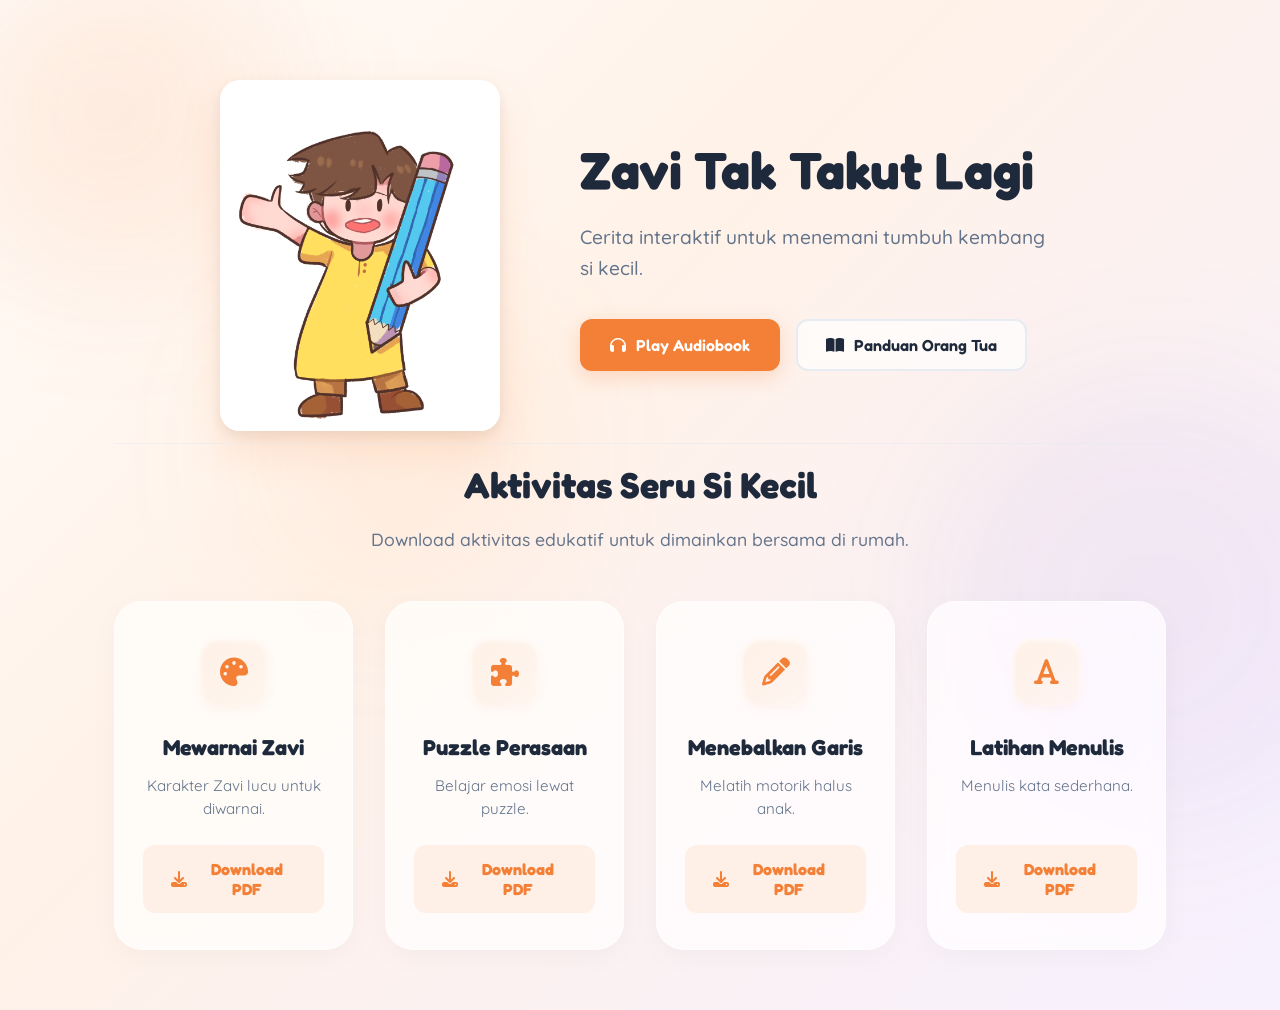
==== commit 0fbd991f: "feat: redesign visual styling and layout enhancements" ====
--- a/index.html
+++ b/index.html
@@ -1,419 +1,236 @@
-
-
-<!doctype html>
+<!DOCTYPE html>
 <html lang="id">
-  <head>
+<head>
     <meta charset="UTF-8" />
     <meta name="viewport" content="width=device-width, initial-scale=1.0" />
-    <title>Audiobook Zavi</title>
+    <title>Zavi Grows - Audiobook & Aktivitas</title>
     <link rel="stylesheet" href="styles.css" />
-    <link
-      rel="stylesheet"
-      href="https://cdnjs.cloudflare.com/ajax/libs/font-awesome/6.4.0/css/all.min.css"
-    />
-  </head>
-  <body>
-    <!-- <div class="collapse" id="navbarToggleExternalContent" data-bs-theme="dark">
-      <div class="bg-dark p-4">
-        <h5 class="text-body-emphasis h4">Collapsed content</h5>
-        <span class="text-body-secondary"
-          >Toggleable via the navbar brand.</span>
-      </div> -->
-    
-    <nav class="navbar navbar-dark bg-dark">
-      <div class="container-fluid">
-        <button
-          class="navbar-toggler"
-          type="button"
-          data-bs-toggle="collapse"
-          data-bs-target="#navbarToggleExternalContent"
-          aria-controls="navbarToggleExternalContent"
-          aria-expanded="false"
-          aria-label="Toggle navigation"
-        >
-          <span class="navbar-toggler-icon"></span>
-        </button>
-      </div>
-    </nav>
-
-    <div class="container">
-      <!-- Home Page
-      <div class="card_1" style="width: 18rem">
-        <img src="" class="card-img-top" alt="..." />
-        <div class="card-body">
-          <h5 class="card-title">Mewarnai Zavi</h5>
-          <p class="card-text">
-            Yuk kita mewarnai karakter zavi di rumah. Ayah dan Bunda bisa
-            download PDF ini untuk diprint sebagai tambahan aktifitas si kecil.
-          </p>
-          <br />
-          <a href="#" class="btn btn-primary">Download PDF</a>
-        </div>
-      </div>
-      <br />
-      <div class="card_2" style="width: 18rem">
-        <img src="" class="card-img-top" alt="..." />
-        <div class="card-body">
-          <h5 class="card-title">Puzzel Perasaan</h5>
-          <p class="card-text">
-            Some quick example text to build on the card title and make up the
-            bulk of the card’s content.
-          </p> -->
-          <!-- <br />
-          <a href="#" class="btn btn-primary">Download PDF</a>
-        </div>
-      </div>
-      <br />
-      <div class="card_3" style="width: 18rem">
-        <img src="" class="card-img-top" alt="..." />
-        <div class="card-body">
-          <h5 class="card-title">Stiker Reward</h5>
-          <p class="card-text">
-            Some quick example text to build on the card title and make up the
-            bulk of the card’s content.
-          </p>
-          <br />
-          <a href="#" class="btn btn-primary">Download PDF</a>
-        </div>
-      </div>
-      <br />
-      <br />
-      <br /> -->
-      <!-- Landing Page -->
-      <section id="landing" class="screen active">
-        <div class="landing-container">
-          <div class="landing-left">
-            <div class="book-cover-wrapper">
-              <div class="book-cover-backdrop"></div>
-              <div class="book-cover">
-                <img src="assets/images/ka ayepsss.png" alt="Cover Buku" />
-              </div>
-            </div>
-            <h1>Zavi Tak Takut Lagi</h1>
-            <p class="subtitle">Cerita interaktif untuk si kecil</p>
-
-            <div class="menu-buttons">
-              <button class="btn btn-primary" onclick="showScreen('audiobook')">
-                <i class="fas fa-headphones"></i>
-                Play Audiobook
-              </button>
-              <button class="btn btn-primary" onclick="showScreen('flipbook')">
-                <i class="fas fa-book-open"></i>
-                Buku Panduan Orang Tua
-              </button>
-            </div>
-          </div>
-          
-          <div class="landing-right">
-            <h2 class="activities-title"><i class="fas fa-star"></i> Aktivitas Seru Si Kecil <i class="fas fa-star"></i></h2>
-            <p class="activities-subtitle">Download & print aktivitas seru ini untuk dimainkan bersama di rumah!</p>
-            
-            <div class="activities-grid-landing">
-              <!-- Card 1: Mewarnai -->
-              <div class="activity-card-new card-mewarnai">
-                <div class="card-badge">PDF</div>
-                <div class="activity-icon-container">
-                  <i class="fas fa-palette"></i>
-                </div>
-                <h3>Mewarnai Zavi</h3>
-                <p>Mewarnai karakter Zavi yang lucu dan menggemaskan.</p>
-                <button class="download-card-btn" onclick="openPdfModal('assets/pdf/mewarnai-zavi.pdf', 'Mewarnai Zavi')">
-                  <i class="fas fa-download"></i> Download PDF
-                </button>
-              </div>
-
-              <!-- Card 2: Puzzle -->
-              <div class="activity-card-new card-puzzle">
-                <div class="card-badge">PDF</div>
-                <div class="activity-icon-container">
-                  <i class="fas fa-puzzle-piece"></i>
-                </div>
-                <h3>Puzzle Perasaan</h3>
-                <p>Belajar mengenal emosi dengan menyusun puzzle perasaan.</p>
-                <button class="download-card-btn" onclick="openPdfModal('assets/pdf/puzzel-zavi.pdf', 'Puzzle Perasaan Zavi')">
-                  <i class="fas fa-download"></i> Download PDF
-                </button>
-              </div>
-
-              <!-- Card 3: Menebalkan -->
-              <div class="activity-card-new card-menebalkan">
-                <div class="card-badge">PDF</div>
-                <div class="activity-icon-container">
-                  <i class="fas fa-pencil-alt"></i>
-                </div>
-                <h3>Menebalkan Garis</h3>
-                <p>Melatih motorik halus dengan melatih berbagai pola garis.</p>
-                <button class="download-card-btn" onclick="openPdfModal('assets/pdf/menebalkan-garis-zavi.pdf', 'Menebalkan Garis Zavi')">
-                  <i class="fas fa-download"></i> Download PDF
-                </button>
-              </div>
-
-              <!-- Card 4: Menulis -->
-              <div class="activity-card-new card-menulis">
-                <div class="card-badge">PDF</div>
-                <div class="activity-icon-container">
-                  <i class="fas fa-font"></i>
-                </div>
-                <h3>Latihan Menulis</h3>
-                <p>Latihan menulis kata dan melengkapi huruf sederhana.</p>
-                <button class="download-card-btn" onclick="openPdfModal('assets/pdf/menulis-zavi.pdf', 'Latihan Menulis Zavi')">
-                  <i class="fas fa-download"></i> Download PDF
-                </button>
-              </div>
-            </div>
-          </div>
-        </div>
-      </section>
-
-      <!-- Audiobook Player -->
-      <section id="audiobook" class="screen">
-        <button class="btn-back" onclick="showScreen('landing')">
-          <i class="fas fa-arrow-left"></i> Kembali
-        </button>
-
-        <div class="player-container">
-          <div class="album-art">
-            <img src="assets/images/ka ayepsss.png" alt="Cover" />
-            <div class="playing-indicator" id="playingIndicator">
-              <span></span><span></span><span></span><span></span>
-            </div>
-          </div>
-
-          <h2>Zavi Tak Takut Lagi</h2>
-          <p class="narrator">Dibacakan oleh: Tim Zavi Grows</p>
-
-          <div class="progress-container">
-            <input
-              type="range"
-              id="progressBar"
-              class="progress-bar"
-              value="0"
-              min="0"
-              max="100"
-            />
-            <div class="time-display">
-              <span id="currentTime">0:00</span>
-              <span id="duration">0:00</span>
-            </div>
-          </div>
-
-          <div class="controls">
-            <button class="control-btn" onclick="skip(-10)">
-              <i class="fas fa-backward"></i>
-              <span>10s</span>
+    <link rel="stylesheet" href="https://cdnjs.cloudflare.com/ajax/libs/font-awesome/6.4.0/css/all.min.css" />
+    <link rel="preconnect" href="https://fonts.googleapis.com" />
+    <link rel="preconnect" href="https://fonts.gstatic.com" crossorigin />
+    <link href="https://fonts.googleapis.com/css2?family=Fredoka:wght@300..700&family=Quicksand:wght@300..700&display=swap" rel="stylesheet" />
+</head>
+<body>
+    <!-- Background Bubbles -->
+    <div class="bg-bubble bubble-1"></div>
+    <div class="bg-bubble bubble-2"></div>
+    <div class="bg-bubble bubble-3"></div>
+
+    <main class="container">
+        <section id="landing" class="screen active">
+            <div class="hero-section">
+                <div class="book-cover">
+                    <img src="assets/images/ka ayepsss.png" alt="Zavi Tak Takut Lagi Cover" />
+                </div>
+                <div class="hero-content">
+                    <h1>Zavi Tak Takut Lagi</h1>
+                    <p>Cerita interaktif untuk menemani tumbuh kembang si kecil.</p>
+                    
+                    <div class="hero-actions">
+                        <button class="btn btn-primary" onclick="showScreen('audiobook')">
+                            <i class="fas fa-headphones"></i> Play Audiobook
+                        </button>
+                        <button class="btn btn-outline" onclick="showScreen('flipbook')">
+                            <i class="fas fa-book-open"></i> Panduan Orang Tua
+                        </button>
+                    </div>
+                </div>
+            </div>
+            <div class="gap-line"></div>
+            <div class="activities-section">
+                <div class="section-header">
+                    <h2>Aktivitas Seru Si Kecil</h2>
+                    <p>Download aktivitas edukatif untuk dimainkan bersama di rumah.</p>
+                </div>
+
+                <div class="activities-grid">
+                    <div class="card">
+                        <div class="card-icon"><i class="fas fa-palette"></i></div>
+                        <div class="card-body">
+                            <h3>Mewarnai Zavi</h3>
+                            <p>Karakter Zavi lucu untuk diwarnai.</p>
+                        </div>
+                        <button class="btn btn-action" onclick="openPdfModal('assets/pdf/mewarnai-zavi.pdf', 'Mewarnai Zavi')">
+                            <i class="fas fa-download"></i> Download PDF
+                        </button>
+                    </div>
+
+                    <div class="card">
+                        <div class="card-icon"><i class="fas fa-puzzle-piece"></i></div>
+                        <div class="card-body">
+                            <h3>Puzzle Perasaan</h3>
+                            <p>Belajar emosi lewat puzzle.</p>
+                        </div>
+                        <button class="btn btn-action" onclick="openPdfModal('assets/pdf/puzzel-zavi.pdf', 'Puzzle Perasaan')">
+                            <i class="fas fa-download"></i> Download PDF
+                        </button>
+                    </div>
+
+                    <div class="card">
+                        <div class="card-icon"><i class="fas fa-pencil-alt"></i></div>
+                        <div class="card-body">
+                            <h3>Menebalkan Garis</h3>
+                            <p>Melatih motorik halus anak.</p>
+                        </div>
+                        <button class="btn btn-action" onclick="openPdfModal('assets/pdf/menebalkan-garis-zavi.pdf', 'Menebalkan Garis')">
+                            <i class="fas fa-download"></i> Download PDF
+                        </button>
+                    </div>
+
+                    <div class="card">
+                        <div class="card-icon"><i class="fas fa-font"></i></div>
+                        <div class="card-body">
+                            <h3>Latihan Menulis</h3>
+                            <p>Menulis kata sederhana.</p>
+                        </div>
+                        <button class="btn btn-action" onclick="openPdfModal('assets/pdf/menulis-zavi.pdf', 'Latihan Menulis')">
+                            <i class="fas fa-download"></i> Download PDF
+                        </button>
+                    </div>
+                </div>
+            </div>
+        </section>
+
+        <section id="audiobook" class="screen">
+            <button class="btn-back" onclick="showScreen('landing')">
+                <i class="fas fa-arrow-left"></i> Kembali
             </button>
-            <button
-              class="control-btn play-btn"
-              id="playBtn"
-              onclick="togglePlay()"
-            >
-              <i class="fas fa-play"></i>
+            <div class="audiobook-layout">
+                <!-- Left Column: Story Details -->
+                <div class="audiobook-details">
+                    <span class="detail-kicker">AUDIOBOOK INTERAKTIF</span>
+                    <h1>Zavi Tak Takut Lagi</h1>
+                    <p class="story-synopsis">
+                        Kisah hangat tentang Zavi yang belajar memahami emosi dan mengatasi rasa takutnya. 
+                        Didesain khusus untuk melatih keberanian si kecil serta mempererat ikatan (*bonding*) 
+                        antara anak dan orang tua melalui aktivitas membaca bersama yang menyenangkan.
+                    </p>
+                    <div class="story-meta">
+                        <div class="meta-item">
+                            <i class="fas fa-clock"></i>
+                            <div>
+                                <strong>Durasi</strong>
+                                <span>~10 Menit</span>
+                            </div>
+                        </div>
+                        <div class="meta-item">
+                            <i class="fas fa-child"></i>
+                            <div>
+                                <strong>Rekomendasi Usia</strong>
+                                <span>3 - 7 Tahun</span>
+                            </div>
+                        </div>
+                        <div class="meta-item">
+                            <i class="fas fa-heart"></i>
+                            <div>
+                                <strong>Fokus Karakter</strong>
+                                <span>Regulasi Emosi & Keberanian</span>
+                            </div>
+                        </div>
+                    </div>
+                </div>
+
+                <!-- Right Column: Player Card -->
+                <div class="player-container">
+                    <div class="album-art">
+                        <img src="assets/images/ka ayepsss.png" alt="Cover" />
+                        <div class="playing-indicator" id="playingIndicator">
+                            <span></span><span></span><span></span><span></span>
+                        </div>
+                    </div>
+
+                    <h2>Zavi Tak Takut Lagi</h2>
+                    <p class="narrator">Dibacakan oleh: Tim Zavi Grows</p>
+
+                    <div class="progress-container">
+                        <input type="range" id="progressBar" class="progress-bar" value="0" min="0" max="100" />
+                        <div class="time-display">
+                            <span id="currentTime">0:00</span>
+                            <span id="duration">0:00</span>
+                        </div>
+                    </div>
+
+                    <div class="controls">
+                        <button class="control-btn" onclick="skip(-10)">
+                            <i class="fas fa-backward"></i>
+                            <span>10s</span>
+                        </button>
+                        <button class="control-btn play-btn" id="playBtn" onclick="togglePlay()">
+                            <i class="fas fa-play"></i>
+                        </button>
+                        <button class="control-btn" onclick="skip(10)">
+                            <i class="fas fa-forward"></i>
+                            <span>10s</span>
+                        </button>
+                    </div>
+
+                    <div class="speed-control">
+                        <label>Kecepatan:</label>
+                        <select id="speedSelect" onchange="changeSpeed()">
+                            <option value="0.5">0.5x</option>
+                            <option value="0.75">0.75x</option>
+                            <option value="1" selected>1x</option>
+                            <option value="1.25">1.25x</option>
+                            <option value="1.5">1.5x</option>
+                        </select>
+                    </div>
+                </div>
+            </div>
+
+            <audio id="audioPlayer" src="assets/audio/audiobook.mp3"></audio>
+            <audio id="flipSound" src="assets/audio/page-flip.mp3" preload="auto"></audio>
+        </section>
+
+        <section id="flipbook" class="screen">
+            <button class="btn-back" onclick="showScreen('landing')">
+                <i class="fas fa-arrow-left"></i> Kembali
             </button>
-            <button class="control-btn" onclick="skip(10)">
-              <i class="fas fa-forward"></i>
-              <span>10s</span>
-            </button>
-          </div>
-
-          <div class="speed-control">
-            <label>Kecepatan:</label>
-            <select id="speedSelect" onchange="changeSpeed()">
-              <option value="0.5">0.5x</option>
-              <option value="0.75">0.75x</option>
-              <option value="1" selected>1x</option>
-              <option value="1.25">1.25x</option>
-              <option value="1.5">1.5x</option>
-            </select>
-          </div>
-        </div>
-
-        <audio id="audioPlayer" src="assets/audio/audiobook.mp3"></audio>
-        <audio id="flipSound" src="assets/audio/page-flip.mp3" preload="auto"></audio>
-      </section>
-
-      <!-- Flipbook -->
-      <section id="flipbook" class="screen">
-        <button class="btn-back" onclick="showScreen('landing')">
-          <i class="fas fa-arrow-left"></i> Kembali
-        </button>
-
-        <div class="flipbook-header">
-          <span class="parent-kicker">PANDUAN UNTUK AYAH & BUNDA</span>
-          <h2>Book Chat Plan</h2>
-          <p>Buka halaman seperti buku, lalu gunakan pertanyaan di dalamnya untuk menemani anak ngobrol setelah membaca cerita Zavi.</p>
-        </div>
-
-        <div class="flipbook-container">
-          <div class="book-stage">
-            <div class="book" id="book">
-              <div class="page" data-page="1">
-                <img src="assets/images/guide/page1.png" alt="Halaman 1" />
-              </div>
-              <div class="page" data-page="2">
-                <img src="assets/images/guide/page2.png" alt="Halaman 2" />
-              </div>
-              <div class="page" data-page="3">
-                <img src="assets/images/guide/page3.png" alt="Halaman 3" />
-              </div>
-              <div class="page" data-page="4">
-                <img src="assets/images/guide/page4.png" alt="Halaman 4" />
-              </div>
-              <div class="page" data-page="5">
-                <img src="assets/images/guide/page5.png" alt="Halaman 5" />
-              </div>
-              <div class="page" data-page="6">
-                <img src="assets/images/guide/page6.png" alt="Halaman 6" />
-              </div>
-              <div class="page" data-page="7">
-                <img src="assets/images/guide/page7.png" alt="Halaman 7" />
-              </div>
-              <div class="page" data-page="8">
-                <img src="assets/images/guide/page8.png" alt="Halaman 8" />
-              </div>
-              <div class="page" data-page="9">
-                <img src="assets/images/guide/page9.png" alt="Halaman 9" />
-              </div>
-              <div class="page" data-page="10">
-                <img src="assets/images/guide/page10.png" alt="Halaman 10" />
-              </div>
-              <div class="page" data-page="11">
-                <img src="assets/images/guide/page11.png" alt="Halaman 11" />
-              </div>
-              <div class="page" data-page="12">
-                <img src="assets/images/guide/page12.png" alt="Halaman 12" />
-              </div>
-            </div>
-          </div>
-
-          <div class="flipbook-controls">
-            <button class="nav-btn" id="prevBtn" onclick="prevPage()">
-              <i class="fas fa-chevron-left"></i>
-            </button>
-            <span class="page-indicator">
-              Halaman <span id="currentPage">1</span> dari <span id="totalPages">12</span>
-            </span>
-            <button class="nav-btn" id="nextBtn" onclick="nextPage()">
-              <i class="fas fa-chevron-right"></i>
-            </button>
-          </div>
-        </div>
-      </section>
-  
-
-
-        <section id="activity" class="screen">
-          <div class="activity-grid">
-
-            
-
-              <!-- CARD 1 -->
-              <div class="activity-card">
-
-                  <img src="assets/images/coloring introduce bersama yg bener.png"
-                      alt="Mewarnai">
-
-                  <div class="activity-content">
-
-                      <h2>Mewarnai Zavi</h2>
-
-                      <p class="card-text">
-                          Yuk mewarnai karakter Zavi di rumah bersama Ayah dan Bunda.
-                      </p>
-
-                      <button class="activity-btn" onclick="openPdfModal('assets/pdf/mewarnai-zavi.pdf', 'Mewarnai Zavi')">
-                          <i class="fas fa-download"></i> Download PDF
-                      </button>
-
-                  </div>
-
-              </div>
-                  
-              <!-- CARD 2 -->
-              <div class="activity-card">
-
-                  <img src="assets/images/coloring introduce bersama yg bener.png"
-                      alt="Puzzle">
-
-                  <div class="activity-content">
-
-                      <h2>Puzzle Perasaan</h2>
-
-                      <button class="activity-btn" onclick="openPdfModal('assets/pdf/puzzle-perasaan.pdf', 'Puzzle Perasaan')">
-                          <i class="fas fa-download"></i> Main Sekarang
-                      </button>
-
-                  </div>
-
-              </div>
-              
-              <!-- CARD 3 -->
-              <div class="activity-card">
-
-                  <img src="assets/images/coloring introduce bersama yg bener.png"
-                      alt="Sticker">
-
-                  <div class="activity-content">
-
-                      <h2>Menebalkan Garis</h2>
-
-                      <p>
-                          mari menebalkan garis di halaman berikut ini.
-                      </p>
-
-                      <button class="activity-btn" onclick="openPdfModal('assets/pdf/menebalkan-garis-zavi.pdf', 'Menebalkan Garis')">
-                          <i class="fas fa-download"></i> Lihat Aktivitas
-                      </button>
-
-                  </div>
-
-              </div>
-              
-              <!-- CARD 4 -->
-              <div class="activity-card">
-
-                  <img src="assets/images/coloring introduce bersama yg bener.png"
-                      alt="Sticker">
-
-                  <div class="activity-content">
-
-                      <h2>Latihan Menulis</h2>
-
-                      <p>
-                          Latih keterampilan menulismu dengan aktivitas yang menyenangkan.
-                      </p>
-
-                      <button class="activity-btn" onclick="openPdfModal('assets/pdf/menulis.pdf', 'Latihan Menulis')">
-                          <i class="fas fa-download"></i> Lihat Aktivitas
-                      </button>
-
-                  </div>
-
-              </div>
-            
-          </div>
+
+            <div class="flipbook-header">
+                <span class="parent-kicker">PANDUAN UNTUK AYAH & BUNDA</span>
+                <h2>Book Chat Plan</h2>
+                <p>Buka halaman seperti buku, lalu gunakan pertanyaan di dalamnya untuk menemani anak ngobrol setelah membaca cerita Zavi.</p>
+            </div>
+
+            <div class="flipbook-container">
+                <div class="book-stage">
+                    <div class="book" id="book">
+                        <div class="page" data-page="1"><img src="assets/images/guide/page1.png" alt="Halaman 1" /></div>
+                        <div class="page" data-page="2"><img src="assets/images/guide/page2.png" alt="Halaman 2" /></div>
+                        <div class="page" data-page="3"><img src="assets/images/guide/page3.png" alt="Halaman 3" /></div>
+                        <div class="page" data-page="4"><img src="assets/images/guide/page4.png" alt="Halaman 4" /></div>
+                        <div class="page" data-page="5"><img src="assets/images/guide/page5.png" alt="Halaman 5" /></div>
+                        <div class="page" data-page="6"><img src="assets/images/guide/page6.png" alt="Halaman 6" /></div>
+                        <div class="page" data-page="7"><img src="assets/images/guide/page7.png" alt="Halaman 7" /></div>
+                        <div class="page" data-page="8"><img src="assets/images/guide/page8.png" alt="Halaman 8" /></div>
+                        <div class="page" data-page="9"><img src="assets/images/guide/page9.png" alt="Halaman 9" /></div>
+                        <div class="page" data-page="10"><img src="assets/images/guide/page10.png" alt="Halaman 10" /></div>
+                        <div class="page" data-page="11"><img src="assets/images/guide/page11.png" alt="Halaman 11" /></div>
+                        <div class="page" data-page="12"><img src="assets/images/guide/page12.png" alt="Halaman 12" /></div>
+                    </div>
+                </div>
+
+                <div class="flipbook-controls">
+                    <button class="nav-btn" id="prevBtn" onclick="prevPage()"><i class="fas fa-chevron-left"></i></button>
+                    <span class="page-indicator">Halaman <span id="currentPage">1</span> dari <span id="totalPages">12</span></span>
+                    <button class="nav-btn" id="nextBtn" onclick="nextPage()"><i class="fas fa-chevron-right"></i></button>
+                </div>
+            </div>
         </section>
-      </div>
-
-    <!-- PDF MODAL PREVIEW -->
+    </main>
+
     <div id="pdfModal" class="modal">
         <div class="modal-content">
             <div class="modal-header">
                 <h2 id="modalTitle">PDF Preview</h2>
-                <button class="modal-close" onclick="closePdfModal()">
-                    <i class="fas fa-times"></i>
-                </button>
-            </div>
-
+                <button class="modal-close" onclick="closePdfModal()"><i class="fas fa-times"></i></button>
+            </div>
             <div class="modal-body">
                 <iframe id="pdfIframe" src="" class="pdf-preview"></iframe>
             </div>
-
-            
             <div class="modal-footer">
-                <button class="btn-modal-secondary" onclick="closePdfModal()">
-                    <i class="fas fa-times"></i> Tutup
-                </button>
-                <a id="downloadLink" href="" download class="btn-modal-primary">
+                <button class="btn btn-outline" onclick="closePdfModal()">Tutup</button>
+                <a id="downloadLink" href="" download class="btn btn-primary">
                     <i class="fas fa-download"></i> Download PDF
                 </a>
             </div>
@@ -421,5 +238,5 @@
     </div>
 
     <script src="script.js"></script>
-  </body>
-</html>
+</body>
+</html>
--- a/styles.css
+++ b/styles.css
@@ -1,1343 +1,1176 @@
+/* ==================== DESIGN SYSTEM & VARIABLES ==================== */
+:root {
+    /* Kept original brand orange color settings */
+    --color-brand: #f47f36;
+    --color-brand-hover: #e06c25;
+    --color-brand-light: #fef0e6; /* Soft warm tint of orange */
+    
+    /* Soft, warm background gradient */
+    --color-bg-gradient: linear-gradient(135deg, #fffcf9 0%, #fff2e8 40%, #f7f1ff 100%);
+    --color-bg: #fffcf9;
+    
+    /* Glassmorphism settings */
+    --color-surface: rgba(255, 255, 255, 0.72);
+    --color-surface-solid: #ffffff;
+    --color-text-main: #1e293b; /* Sleek dark slate */
+    --color-text-muted: #64748b;
+    --color-border: rgba(226, 232, 240, 0.8);
+    --color-shadow: rgba(244, 127, 54, 0.06);
+    
+    --radius-sm: 12px;
+    --radius-md: 20px;
+    --radius-lg: 28px;
+    
+    --shadow-sm: 0 4px 6px -1px rgba(0, 0, 0, 0.03), 0 2px 4px -1px rgba(0, 0, 0, 0.02);
+    --shadow-md: 0 12px 25px -5px rgba(244, 127, 54, 0.1), 0 8px 16px -6px rgba(0, 0, 0, 0.04);
+    --shadow-lg: 0 20px 40px -10px rgba(0, 0, 0, 0.06), 0 10px 20px -10px rgba(0, 0, 0, 0.03);
+}
+
+/* ==================== GLOBAL STYLES ==================== */
 * {
-  margin: 0;
-  padding: 0;
-  box-sizing: border-box;
+    margin: 0;
+    padding: 0;
+    box-sizing: border-box;
 }
 
 body {
-  font-family: "Segoe UI", Tahoma, Geneva, Verdana, sans-serif;
-  background: white;
-  min-height: 100vh;
-  display: flex;
-  flex-wrap: wrap;
-  justify-content: center;
-  align-items: center;
-  padding: 20px;
+    font-family: "Quicksand", -apple-system, BlinkMacSystemFont, "Segoe UI", Roboto, sans-serif;
+    background: var(--color-bg-gradient);
+    color: var(--color-text-main);
+    line-height: 1.6;
+    -webkit-font-smoothing: antialiased;
+    min-height: 100vh;
+    overflow-x: hidden;
+    position: relative;
+}
+
+h1, h2, h3, h4, h5, h6, .btn, .parent-kicker, #modalTitle, .back-btn, .btn-back {
+    font-family: "Fredoka", sans-serif;
 }
 
 .container {
-  display: flex;
-  flex-direction: column;
-  align-items: center;
-  gap: 40px;
-  padding: 40px 20px;
-  width: 100%;
-  max-width: 1200px;
-  margin: auto;
-}
-
+    max-width: 1100px;
+    margin: 0 auto;
+    padding: 60px 24px;
+    display: flex;
+    flex-direction: column;
+    gap: 80px;
+    position: relative;
+    z-index: 1;
+}
+
+.gap-line {
+    height: 1px;
+    background-color: var(--color-border);
+    margin: 12px 0;
+    opacity: 0.6;
+}
+
+/* ==================== BACKGROUND ANIMATED BUBBLES ==================== */
+.bg-bubble {
+    position: fixed;
+    border-radius: 50%;
+    filter: blur(80px);
+    z-index: -1;
+    opacity: 0.55;
+    pointer-events: none;
+    animation: floatBubble 25s infinite ease-in-out alternate;
+}
+
+.bubble-1 {
+    width: 320px;
+    height: 320px;
+    background: rgba(244, 127, 54, 0.22); /* Orange glow */
+    top: -50px;
+    left: -50px;
+}
+
+.bubble-2 {
+    width: 450px;
+    height: 450px;
+    background: rgba(108, 92, 231, 0.12); /* Lavender/Purple glow */
+    bottom: 8%;
+    right: -100px;
+    animation-delay: -5s;
+    animation-duration: 35s;
+}
+
+.bubble-3 {
+    width: 280px;
+    height: 280px;
+    background: rgba(254, 180, 123, 0.18); /* Peach glow */
+    top: 35%;
+    left: 20%;
+    animation-delay: -10s;
+    animation-duration: 30s;
+}
+
+@keyframes floatBubble {
+    0% {
+        transform: translate(0, 0) scale(1) rotate(0deg);
+    }
+    50% {
+        transform: translate(50px, 70px) scale(1.15) rotate(180deg);
+    }
+    100% {
+        transform: translate(-30px, -30px) scale(0.9) rotate(360deg);
+    }
+}
+
+/* ==================== SCREEN NAVIGATION ==================== */
 .screen {
-  display: none;
-  background: white;
-  border-radius: 24px;
-  padding: 40px 30px;
-  box-shadow: 0 20px 60px rgba(0, 0, 0, 0.3);
-  animation: fadeIn 0.3s ease;
-  width: 100%;
+    display: none;
+    animation: fadeIn 0.4s cubic-bezier(0.16, 1, 0.3, 1);
+    width: 100%;
 }
 
 .screen.active {
-  display: block;
+    display: block;
 }
 
 @keyframes fadeIn {
-  from {
-    opacity: 0;
-    transform: translateY(20px);
-  }
-  to {
+    from { opacity: 0; transform: translateY(16px); }
+    to { opacity: 1; transform: translateY(0); }
+}
+
+.btn-back {
+    background: rgba(255, 255, 255, 0.6);
+    backdrop-filter: blur(4px);
+    border: 1px solid var(--color-border);
+    color: var(--color-text-muted);
+    font-size: 0.95rem;
+    padding: 10px 20px;
+    border-radius: var(--radius-sm);
+    cursor: pointer;
+    display: inline-flex;
+    align-items: center;
+    gap: 8px;
+    margin-bottom: 32px;
+    font-weight: 600;
+    transition: all 0.2s ease;
+}
+
+.btn-back:hover {
+    color: var(--color-brand);
+    background: var(--color-brand-light);
+    border-color: rgba(244, 127, 54, 0.3);
+    transform: translateX(-4px);
+}
+
+/* ==================== BUTTONS ==================== */
+.btn {
+    display: inline-flex;
+    align-items: center;
+    justify-content: center;
+    gap: 10px;
+    padding: 14px 28px;
+    font-size: 1rem;
+    font-weight: 600;
+    border-radius: var(--radius-sm);
+    border: 2px solid transparent;
+    cursor: pointer;
+    transition: all 0.3s cubic-bezier(0.4, 0, 0.2, 1);
+    text-decoration: none;
+}
+
+.btn-primary {
+    background-color: var(--color-brand);
+    color: white;
+    box-shadow: 0 6px 20px rgba(244, 127, 54, 0.25);
+}
+
+.btn-primary:hover {
+    background-color: var(--color-brand-hover);
+    transform: translateY(-2px);
+    box-shadow: 0 8px 25px rgba(244, 127, 54, 0.35);
+}
+
+.btn-primary:active {
+    transform: translateY(0);
+}
+
+.btn-outline {
+    background-color: rgba(255, 255, 255, 0.65);
+    backdrop-filter: blur(4px);
+    color: var(--color-text-main);
+    border: 2px solid var(--color-border);
+}
+
+.btn-outline:hover {
+    background-color: var(--color-brand-light);
+    color: var(--color-brand-hover);
+    border-color: var(--color-brand);
+    transform: translateY(-2px);
+}
+
+.btn-outline:active {
+    transform: translateY(0);
+}
+
+.btn-action {
+    width: 100%;
+    background-color: var(--color-brand-light);
+    color: var(--color-brand);
+    border: none;
+    font-weight: 700;
+    margin-top: auto;
+    border-radius: var(--radius-sm);
+}
+
+.btn-action:hover {
+    background-color: var(--color-brand);
+    color: white;
+    transform: translateY(-2px);
+    box-shadow: 0 4px 12px rgba(244, 127, 54, 0.2);
+}
+
+/* ==================== HERO SECTION (LANDING) ==================== */
+.hero-section {
+    display: flex;
+    flex-direction: column;
+    align-items: center;
+    text-align: center;
+    gap: 40px;
+    margin-top: 20px;
+}
+
+@media (min-width: 768px) {
+    .hero-section {
+        flex-direction: row;
+        text-align: left;
+        justify-content: center;
+        gap: 80px;
+    }
+}
+
+.book-cover {
+    width: 100%;
+    max-width: 280px;
+    border-radius: var(--radius-md);
+    overflow: hidden;
+    box-shadow: 0 20px 40px rgba(244, 127, 54, 0.15), 0 5px 15px rgba(0, 0, 0, 0.08);
+    transition: transform 0.5s cubic-bezier(0.175, 0.885, 0.32, 1.275), box-shadow 0.5s ease;
+    transform-style: preserve-3d;
+    perspective: 1000px;
+}
+
+.book-cover:hover {
+    transform: translateY(-10px) rotateY(-8deg) rotateX(4deg);
+    box-shadow: 0 30px 60px rgba(244, 127, 54, 0.25), 0 10px 25px rgba(0, 0, 0, 0.1);
+}
+
+.book-cover img {
+    width: 100%;
+    height: auto;
+    display: block;
+    transition: transform 0.5s ease;
+}
+
+.book-cover:hover img {
+    transform: scale(1.03);
+}
+
+.hero-content h1 {
+    font-size: clamp(2.25rem, 5vw, 3.25rem);
+    font-weight: 800;
+    line-height: 1.2;
+    margin-bottom: 20px;
+    color: var(--color-text-main);
+}
+
+.hero-content p {
+    font-size: 1.2rem;
+    color: var(--color-text-muted);
+    margin-bottom: 36px;
+    max-width: 480px;
+    font-weight: 500;
+}
+
+.hero-actions {
+    display: flex;
+    flex-wrap: wrap;
+    gap: 16px;
+    justify-content: center;
+}
+
+@media (min-width: 768px) {
+    .hero-actions {
+        justify-content: flex-start;
+    }
+}
+
+/* ==================== ACTIVITIES SECTION ==================== */
+.activities-section {
+    position: relative;
+}
+
+.section-header {
+    text-align: center;
+    margin-bottom: 48px;
+}
+
+.section-header h2 {
+    font-size: 2.25rem;
+    font-weight: 800;
+    margin-bottom: 12px;
+    color: var(--color-text-main);
+}
+
+.section-header p {
+    color: var(--color-text-muted);
+    font-size: 1.1rem;
+    font-weight: 500;
+}
+
+.activities-grid {
+    display: grid;
+    grid-template-columns: repeat(4, 1fr);
+    gap: 32px;
+}
+
+@media (max-width: 1024px) {
+    .activities-grid {
+        grid-template-columns: repeat(2, 1fr);
+    }
+}
+
+@media (max-width: 640px) {
+    .activities-grid {
+        grid-template-columns: 1fr;
+    }
+}
+
+.card {
+    background: var(--color-surface);
+    backdrop-filter: blur(12px) saturate(180%);
+    -webkit-backdrop-filter: blur(12px) saturate(180%);
+    border: 1px solid rgba(255, 255, 255, 0.6);
+    border-radius: var(--radius-lg);
+    padding: 36px 28px;
+    display: flex;
+    flex-direction: column;
+    align-items: center;
+    text-align: center;
+    transition: all 0.4s cubic-bezier(0.165, 0.84, 0.44, 1);
+    box-shadow: 0 8px 30px rgba(0, 0, 0, 0.03);
+    position: relative;
+    overflow: hidden;
+}
+
+/* Sparkle shine effect on hover */
+.card::before {
+    content: '';
+    position: absolute;
+    top: 0;
+    left: -150%;
+    width: 50%;
+    height: 100%;
+    background: linear-gradient(to right, rgba(255,255,255,0) 0%, rgba(255,255,255,0.3) 100%);
+    transform: skewX(-25deg);
+    transition: 0.75s;
+    pointer-events: none;
+}
+
+.card:hover::before {
+    left: 150%;
+}
+
+.card:hover {
+    transform: translateY(-6px);
+    border-color: rgba(244, 127, 54, 0.35);
+    box-shadow: 0 16px 35px rgba(244, 127, 54, 0.1), 0 4px 15px rgba(0, 0, 0, 0.02);
+}
+
+.card-icon {
+    width: 68px;
+    height: 68px;
+    background: linear-gradient(135deg, var(--color-brand-light) 0%, rgba(254, 240, 230, 0.5) 100%);
+    color: var(--color-brand);
+    border-radius: var(--radius-md);
+    display: flex;
+    align-items: center;
+    justify-content: center;
+    font-size: 1.75rem;
+    margin-bottom: 24px;
+    transition: all 0.3s ease;
+    box-shadow: inset 0 2px 5px rgba(255,255,255,0.8), 0 4px 10px rgba(244, 127, 54, 0.05);
+}
+
+.card:hover .card-icon {
+    transform: scale(1.1) rotate(6deg);
+    background: linear-gradient(135deg, var(--color-brand) 0%, var(--color-brand-hover) 100%);
+    color: white;
+    box-shadow: 0 6px 15px rgba(244, 127, 54, 0.2);
+}
+
+.card-body h3 {
+    font-size: 1.35rem;
+    font-weight: 700;
+    margin-bottom: 10px;
+    color: var(--color-text-main);
+}
+
+.card-body p {
+    color: var(--color-text-muted);
+    font-size: 0.95rem;
+    margin-bottom: 24px;
+    line-height: 1.5;
+}
+
+/* ==================== AUDIOBOOK LAYOUT (DESKTOP REFINE) ==================== */
+.audiobook-layout {
+    display: flex;
+    flex-direction: column-reverse;
+    align-items: center;
+    gap: 40px;
+    margin-top: 20px;
+}
+
+.audiobook-details {
+    text-align: center;
+    max-width: 500px;
+}
+
+.detail-kicker {
+    font-size: 0.8rem;
+    font-weight: 800;
+    color: var(--color-brand);
+    letter-spacing: 1.5px;
+    margin-bottom: 12px;
+    display: block;
+}
+
+.audiobook-details h1 {
+    font-size: clamp(2.25rem, 4vw, 2.75rem);
+    font-weight: 800;
+    color: var(--color-text-main);
+    margin-bottom: 20px;
+    line-height: 1.2;
+}
+
+.story-synopsis {
+    font-size: 1.05rem;
+    color: var(--color-text-muted);
+    line-height: 1.6;
+    margin-bottom: 32px;
+}
+
+.story-meta {
+    display: flex;
+    flex-direction: column;
+    gap: 16px;
+    text-align: left;
+}
+
+.meta-item {
+    display: flex;
+    align-items: center;
+    gap: 16px;
+}
+
+.meta-item i {
+    width: 40px;
+    height: 40px;
+    background: var(--color-brand-light);
+    color: var(--color-brand);
+    border-radius: 50%;
+    display: flex;
+    align-items: center;
+    justify-content: center;
+    font-size: 1.1rem;
+    flex-shrink: 0;
+    box-shadow: 0 4px 10px rgba(244, 127, 54, 0.08);
+}
+
+.meta-item strong {
+    display: block;
+    font-size: 0.95rem;
+    color: var(--color-text-main);
+    font-family: "Fredoka", sans-serif;
+}
+
+.meta-item span {
+    font-size: 0.9rem;
+    color: var(--color-text-muted);
+    font-weight: 600;
+}
+
+@media (min-width: 768px) {
+    .audiobook-layout {
+        flex-direction: row;
+        align-items: stretch;
+        justify-content: center;
+        gap: 60px;
+    }
+    
+    .audiobook-details {
+        flex: 1.1;
+        display: flex;
+        flex-direction: column;
+        justify-content: center;
+        text-align: left;
+        max-width: 520px;
+    }
+    
+    .player-container {
+        flex: 0.9;
+        margin: 0;
+    }
+}
+
+/* ==================== AUDIOBOOK PLAYER ==================== */
+.player-container {
+    max-width: 500px;
+    margin: 0 auto;
+    text-align: center;
+    background: var(--color-surface);
+    backdrop-filter: blur(16px) saturate(180%);
+    -webkit-backdrop-filter: blur(16px) saturate(180%);
+    padding: 48px 32px;
+    border-radius: var(--radius-lg);
+    box-shadow: 0 20px 50px rgba(0, 0, 0, 0.05), 0 1px 1px rgba(255, 255, 255, 0.5) inset;
+    border: 1px solid rgba(255, 255, 255, 0.7);
+}
+
+.album-art {
+    width: 230px;
+    height: 230px;
+    margin: 0 auto 28px;
+    border-radius: var(--radius-md);
+    overflow: hidden;
+    position: relative;
+    box-shadow: 0 15px 35px rgba(0, 0, 0, 0.12);
+    border: 4px solid white;
+    transition: transform 0.5s ease;
+}
+
+.album-art img {
+    width: 100%;
+    height: 100%;
+    object-fit: cover;
+}
+
+.player-container h2 {
+    font-size: 1.75rem;
+    font-weight: 800;
+    color: var(--color-text-main);
+}
+
+.narrator {
+    color: var(--color-text-muted);
+    font-size: 0.95rem;
+    font-weight: 600;
+    margin-top: 6px;
+}
+
+/* Custom Playing wave bar indicator */
+.playing-indicator {
+    position: absolute;
+    bottom: 16px;
+    left: 50%;
+    transform: translateX(-50%);
+    display: none;
+    gap: 4px;
+    background: rgba(30, 41, 59, 0.85);
+    padding: 8px 14px;
+    border-radius: 20px;
+    backdrop-filter: blur(6px);
+    box-shadow: 0 4px 12px rgba(0, 0, 0, 0.15);
+}
+
+.playing-indicator.active {
+    display: flex;
+}
+
+.playing-indicator span {
+    width: 3px;
+    height: 12px;
+    background: var(--color-brand);
+    border-radius: 2px;
+    animation: soundWave 0.5s ease-in-out infinite alternate;
+}
+
+.playing-indicator span:nth-child(2) { animation-delay: 0.1s; animation-duration: 0.6s; }
+.playing-indicator span:nth-child(3) { animation-delay: 0.2s; animation-duration: 0.4s; }
+.playing-indicator span:nth-child(4) { animation-delay: 0.3s; animation-duration: 0.5s; }
+
+@keyframes soundWave {
+    from { height: 4px; }
+    to { height: 18px; }
+}
+
+/* Custom timeline progress bar styling */
+.progress-container {
+    margin: 36px 0 28px;
+}
+
+.progress-bar {
+    width: 100%;
+    height: 8px;
+    background: #e2e8f0;
+    border-radius: 4px;
+    -webkit-appearance: none;
+    appearance: none;
+    outline: none;
+    cursor: pointer;
+    transition: background 0.1s ease;
+}
+
+.progress-bar::-webkit-slider-thumb {
+    -webkit-appearance: none;
+    appearance: none;
+    width: 18px;
+    height: 18px;
+    background: var(--color-brand);
+    border: 3px solid white;
+    border-radius: 50%;
+    cursor: pointer;
+    box-shadow: 0 2px 6px rgba(0, 0, 0, 0.15);
+    transition: transform 0.1s ease, background-color 0.2s ease;
+}
+
+.progress-bar::-webkit-slider-thumb:hover {
+    transform: scale(1.25);
+    background: var(--color-brand-hover);
+}
+
+.time-display {
+    display: flex;
+    justify-content: space-between;
+    font-size: 0.9rem;
+    font-weight: 600;
+    color: var(--color-text-muted);
+    margin-top: 10px;
+}
+
+/* Audio controls */
+.controls {
+    display: flex;
+    align-items: center;
+    justify-content: center;
+    gap: 28px;
+    margin-bottom: 28px;
+}
+
+.control-btn {
+    background: rgba(255,255,255,0.5);
+    border: 1px solid var(--color-border);
+    color: var(--color-text-main);
+    cursor: pointer;
+    display: flex;
+    flex-direction: column;
+    align-items: center;
+    justify-content: center;
+    width: 48px;
+    height: 48px;
+    border-radius: 50%;
+    font-size: 1.1rem;
+    transition: all 0.2s ease;
+}
+
+.control-btn:hover {
+    color: var(--color-brand);
+    background: var(--color-brand-light);
+    border-color: rgba(244, 127, 54, 0.25);
+}
+
+.control-btn:active {
+    transform: scale(0.95);
+}
+
+.control-btn span {
+    font-size: 0.65rem;
+    font-weight: 700;
+    color: var(--color-text-muted);
+    margin-top: 1px;
+}
+
+.play-btn {
+    width: 72px;
+    height: 72px;
+    background: var(--color-brand);
+    color: white;
+    border-radius: 50%;
+    display: flex;
+    align-items: center;
+    justify-content: center;
+    font-size: 1.6rem;
+    box-shadow: 0 8px 25px rgba(244, 127, 54, 0.35);
+    transition: all 0.3s cubic-bezier(0.175, 0.885, 0.32, 1.275);
+    border: none;
+}
+
+.play-btn:hover {
+    background: var(--color-brand-hover);
+    color: white;
+    transform: scale(1.08);
+    box-shadow: 0 12px 30px rgba(244, 127, 54, 0.45);
+}
+
+.play-btn:active {
+    transform: scale(0.95);
+}
+
+.speed-control {
+    display: flex;
+    align-items: center;
+    justify-content: center;
+    gap: 10px;
+    font-size: 0.9rem;
+    font-weight: 600;
+    color: var(--color-text-muted);
+}
+
+.speed-control select {
+    padding: 6px 14px;
+    border: 1px solid var(--color-border);
+    border-radius: var(--radius-sm);
+    font-family: inherit;
+    font-weight: 600;
+    color: var(--color-text-main);
+    background: var(--color-surface-solid);
+    cursor: pointer;
+    outline: none;
+    transition: border-color 0.2s;
+}
+
+.speed-control select:hover {
+    border-color: var(--color-brand);
+}
+
+/* ==================== FLIPBOOK ==================== */
+.flipbook-header {
+    text-align: center;
+    margin-bottom: 36px;
+}
+
+.parent-kicker {
+    font-size: 0.8rem;
+    font-weight: 800;
+    color: var(--color-brand);
+    letter-spacing: 1.5px;
+    display: block;
+    margin-bottom: 10px;
+}
+
+.flipbook-header h2 {
+    font-size: 2.25rem;
+    font-weight: 800;
+    color: var(--color-text-main);
+    margin-bottom: 8px;
+}
+
+.flipbook-header p {
+    font-size: 1.05rem;
+    color: var(--color-text-muted);
+    max-width: 600px;
+    margin: 0 auto;
+}
+
+.flipbook-container {
+    display: flex;
+    flex-direction: column;
+    align-items: center;
+}
+
+.book-stage {
+    width: 100%;
+    max-width: 900px;
+    padding: 40px 24px;
+    background: linear-gradient(180deg, #e2e8f0 0%, #cbd5e1 100%);
+    border-radius: var(--radius-lg);
+    display: flex;
+    justify-content: center;
+    overflow: hidden;
+    box-shadow: inset 0 4px 12px rgba(0, 0, 0, 0.08), 0 8px 24px rgba(0, 0, 0, 0.05);
+    border: 1px solid rgba(255, 255, 255, 0.5);
+    position: relative;
+}
+
+.book {
+    display: flex;
+    perspective: 1500px;
+    position: relative;
+    filter: drop-shadow(0 20px 30px rgba(15, 23, 42, 0.2));
+}
+
+/* Subtle flipbook page binder spine line */
+.book::after {
+    content: '';
+    position: absolute;
+    top: 0;
+    bottom: 0;
+    left: 50%;
+    width: 2px;
+    background: linear-gradient(to right, rgba(0,0,0,0.15), rgba(0,0,0,0.02) 50%, rgba(255,255,255,0.1) 100%);
+    transform: translateX(-50%);
+    z-index: 5;
+    pointer-events: none;
+}
+
+.page {
+    display: none;
+    width: 100%;
+    max-width: 380px;
+    aspect-ratio: 1/1.414;
+    background: white;
+    border: 1px solid #d1d5db;
+    opacity: 0.5;
+    transform: scale(0.97);
+    transition: all 0.4s cubic-bezier(0.25, 1, 0.5, 1);
+    transform-style: preserve-3d;
+    box-shadow: inset 3px 0 10px rgba(0, 0, 0, 0.02), -1px 0 0 rgba(0, 0, 0, 0.05);
+}
+
+.page img {
+    width: 100%;
+    height: 100%;
+    object-fit: contain;
+}
+
+.page.left.active, .page.right.active {
+    display: block;
     opacity: 1;
-    transform: translateY(0);
-  }
-}
-
-/* Landing Page */
-#landing {
-  max-width: 1040px;
-  width: 100%;
-  overflow-y: auto;
-  scrollbar-width: thin;
-  scrollbar-color: rgba(244, 127, 54, 0.2) transparent;
-  background-image: 
-    radial-gradient(rgba(244, 127, 54, 0.04) 1.5px, transparent 1.5px),
-    linear-gradient(180deg, #fffdf8 0%, #ffffff 100%);
-  background-size: 24px 24px, 100% 100%;
-  background-position: 0 0, 0 0;
-}
-
-#landing::-webkit-scrollbar {
-  width: 6px;
-}
-
-#landing::-webkit-scrollbar-track {
-  background: transparent;
-}
-
-#landing::-webkit-scrollbar-thumb {
-  background: rgba(244, 127, 54, 0.2);
-  border-radius: 10px;
-}
-
-#landing::-webkit-scrollbar-thumb:hover {
-  background: rgba(244, 127, 54, 0.4);
-}
-
-#landing.active {
-  display: block;
-}
-
-.landing-container {
-  display: flex;
-  flex-direction: column;
-  gap: 32px;
-  width: 100%;
-  padding: 8px 0;
-}
-
-.landing-left {
-  width: 100%;
-  display: flex;
-  flex-direction: column;
-  align-items: center;
-  text-align: center;
-}
-
-.landing-right {
-  width: 100%;
-  display: flex;
-  flex-direction: column;
-  align-items: center;
-}
-
-@media (min-width: 768px) {
-  .landing-container {
-    flex-direction: row;
-    align-items: center;
+    transform: scale(1);
+}
+
+.page.left {
+    transform-origin: right center;
+    border-radius: 12px 0 0 12px;
+    box-shadow: inset -10px 0 20px rgba(0,0,0,0.04), -2px 5px 15px rgba(0,0,0,0.1);
+}
+
+.page.right {
+    transform-origin: left center;
+    border-radius: 0 12px 12px 0;
+    box-shadow: inset 10px 0 20px rgba(0,0,0,0.04), 2px 5px 15px rgba(0,0,0,0.1);
+}
+
+.flipbook-controls {
+    display: flex;
+    align-items: center;
+    gap: 24px;
+    margin-top: 32px;
+}
+
+.nav-btn {
+    width: 44px;
+    height: 44px;
+    border-radius: 50%;
+    background: var(--color-surface);
+    border: 1px solid var(--color-border);
+    color: var(--color-text-main);
+    display: flex;
+    align-items: center;
+    justify-content: center;
+    cursor: pointer;
+    transition: all 0.25s ease;
+    box-shadow: var(--shadow-sm);
+}
+
+.nav-btn:hover:not(:disabled) {
+    background: var(--color-brand);
+    color: white;
+    border-color: var(--color-brand);
+    transform: scale(1.05);
+    box-shadow: 0 4px 12px rgba(244, 127, 54, 0.2);
+}
+
+.nav-btn:disabled {
+    opacity: 0.4;
+    cursor: not-allowed;
+    box-shadow: none;
+}
+
+.page-indicator {
+    font-size: 0.95rem;
+    font-weight: 600;
+    color: var(--color-text-main);
+    background: rgba(255, 255, 255, 0.6);
+    padding: 8px 16px;
+    border-radius: 20px;
+    border: 1px solid var(--color-border);
+}
+
+.page.flipping-next { animation: flipNext 0.6s ease forwards; z-index: 10; }
+.page.flipping-prev { animation: flipPrev 0.6s ease forwards; z-index: 10; }
+@keyframes flipNext { 0% { transform: rotateY(0deg); } 100% { transform: rotateY(-180deg); opacity: 0; } }
+@keyframes flipPrev { 0% { transform: rotateY(0deg); } 100% { transform: rotateY(180deg); opacity: 0; } }
+
+@media (max-width: 900px) {
+    .book::after {
+        display: none;
+    }
+    .page.left, .page.right {
+        border-radius: 12px;
+        transform-origin: center center;
+    }
+}
+
+/* ==================== PDF MODAL PREVIEW ==================== */
+.modal {
+    display: none;
+    position: fixed;
+    z-index: 1000;
+    left: 0;
+    top: 0;
+    width: 100%;
+    height: 100%;
+    background-color: rgba(15, 23, 42, 0.4);
+    backdrop-filter: blur(8px);
+    -webkit-backdrop-filter: blur(8px);
+    transition: all 0.3s ease;
+}
+
+.modal.active {
+    display: flex;
+    align-items: center;
+    justify-content: center;
+}
+
+.modal-content {
+    background: rgba(255, 255, 255, 0.92);
+    backdrop-filter: blur(20px);
+    -webkit-backdrop-filter: blur(20px);
+    border: 1px solid rgba(255, 255, 255, 0.7);
+    border-radius: var(--radius-lg);
+    width: 90%;
+    max-width: 850px;
+    height: 85vh;
+    display: flex;
+    flex-direction: column;
+    box-shadow: 0 25px 60px -15px rgba(0, 0, 0, 0.2);
+    transform: scale(0.92);
+    transition: transform 0.3s cubic-bezier(0.34, 1.56, 0.64, 1);
+    overflow: hidden;
+}
+
+.modal.active .modal-content {
+    transform: scale(1);
+}
+
+.modal-header {
+    display: flex;
     justify-content: space-between;
-    gap: 40px;
-    padding: 16px 8px;
-  }
-
-  .landing-left {
-    flex: 1;
-    max-width: 420px;
-  }
-
-  .landing-right {
-    flex: 1.3;
-    align-items: flex-start;
-    border-left: 1px dashed rgba(244, 127, 54, 0.18);
-    padding-left: 40px;
-  }
-}
-
-/* 3D Book Cover Styles */
-.book-cover-wrapper {
-  position: relative;
-  display: inline-block;
-  margin-bottom: 24px;
-  perspective: 1000px;
-}
-
-.book-cover-backdrop {
-  position: absolute;
-  top: 50%;
-  left: 50%;
-  transform: translate(-50%, -50%);
-  width: 130%;
-  height: 130%;
-  background: radial-gradient(circle, rgba(255, 217, 90, 0.28) 0%, transparent 70%);
-  z-index: 1;
-  border-radius: 50%;
-  pointer-events: none;
-}
-
-.book-cover {
-  position: relative;
-  width: clamp(170px, 32vh, 220px);
-  height: clamp(170px, 32vh, 220px);
-  border-radius: 6px 20px 20px 6px;
-  overflow: hidden;
-  box-shadow: 
-    6px 6px 20px rgba(0, 0, 0, 0.15),
-    12px 12px 35px rgba(74, 49, 31, 0.15);
-  transform: rotateY(-12deg) rotateX(4deg);
-  transform-style: preserve-3d;
-  transition: transform 0.5s cubic-bezier(0.2, 0.8, 0.2, 1), box-shadow 0.5s ease;
-  z-index: 2;
-}
-
-.book-cover::after {
-  content: '';
-  position: absolute;
-  top: 0;
-  left: 0;
-  width: 12px;
-  height: 100%;
-  background: linear-gradient(90deg, rgba(0,0,0,0.25) 0%, rgba(255,255,255,0.15) 50%, rgba(0,0,0,0.05) 100%);
-  z-index: 3;
-}
-
-.book-cover:hover {
-  transform: rotateY(-2deg) rotateX(0deg) scale(1.05);
-  box-shadow: 
-    10px 10px 28px rgba(0, 0, 0, 0.2),
-    18px 18px 45px rgba(74, 49, 31, 0.22);
-}
-
-.book-cover img {
-  width: 100%;
-  height: 100%;
-  object-fit: cover;
-}
-
-.landing-left h1 {
-  color: #4d3427;
-  font-family: "Poppins", sans-serif;
-  font-weight: 850;
-  font-size: clamp(1.6rem, 5vw, 2rem);
-  margin-bottom: 8px;
-  text-shadow: 0 2px 4px rgba(74, 49, 31, 0.05);
-}
-
-.landing-left .subtitle {
-  color: #7f6e63;
-  margin-bottom: 28px;
-  font-size: 1.02rem;
-  font-weight: 500;
-}
-
-.menu-buttons {
-  display: flex;
-  flex-direction: column;
-  gap: 16px;
-  width: 100%;
-  max-width: 320px;
-  z-index: 2;
-}
-
-.btn i {
-  transition: transform 0.3s ease;
-}
-
-.btn:hover i {
-  transform: scale(1.18) rotate(-6deg);
-}
-
-/* Landing Right Elements */
-.activities-title {
-  font-family: "Poppins", sans-serif;
-  color: #c96f24;
-  font-size: clamp(1.25rem, 3vw, 1.55rem);
-  margin-bottom: 6px;
-  display: flex;
-  align-items: center;
-  gap: 10px;
-  font-weight: 800;
-}
-
-.activities-title i {
-  color: #ffd95a;
-  text-shadow: 0 2px 4px rgba(0,0,0,0.1);
-  animation: pulseStar 2s infinite alternate;
-}
-
-@keyframes pulseStar {
-  0% { transform: scale(1); }
-  100% { transform: scale(1.15); }
-}
-
-.activities-subtitle {
-  color: #7f6e63;
-  font-size: 0.88rem;
-  margin-bottom: 24px;
-  line-height: 1.45;
-  text-align: left;
-}
-
-@media (max-width: 768px) {
-  .activities-title {
-    justify-content: center;
-    margin-top: 10px;
-  }
-  .activities-subtitle {
-    text-align: center;
-  }
-}
-
-.activities-grid-landing {
-  display: grid;
-  grid-template-columns: repeat(2, 1fr);
-  gap: 20px;
-  width: 100%;
-}
-
-@media (max-width: 580px) {
-  .activities-grid-landing {
-    grid-template-columns: 1fr;
-    gap: 16px;
-  }
-}
-
-/* Redesigned Premium Cards */
-.activity-card-new {
-  background: #ffffff;
-  border-radius: 24px;
-  padding: 24px 20px;
-  display: flex;
-  flex-direction: column;
-  align-items: center;
-  text-align: center;
-  transition: all 0.4s cubic-bezier(0.175, 0.885, 0.32, 1.275);
-  position: relative;
-  overflow: hidden;
-}
-
-.activity-card-new::before {
-  content: '';
-  position: absolute;
-  top: 0;
-  left: 0;
-  width: 100%;
-  height: 6px;
-}
-
-/* Card Badge */
-.card-badge {
-  position: absolute;
-  top: 12px;
-  right: 12px;
-  background: rgba(244, 127, 54, 0.08);
-  color: #f47f36;
-  font-size: 0.65rem;
-  font-weight: 800;
-  padding: 3px 8px;
-  border-radius: 8px;
-  text-transform: uppercase;
-  letter-spacing: 0.06em;
-}
-
-/* Colorful Card Backgrounds & Borders */
-.card-mewarnai {
-  background: linear-gradient(180deg, #fff6f6 0%, #ffffff 100%);
-  border: 1px solid rgba(255, 118, 117, 0.16);
-  box-shadow: 0 8px 24px rgba(255, 118, 117, 0.03);
-}
-.card-mewarnai::before { background: #ff7675; }
-.card-mewarnai .activity-icon-container {
-  background: linear-gradient(135deg, #ff8787 0%, #ff6b6b 100%);
-  color: white;
-}
-.card-mewarnai:hover {
-  box-shadow: 0 16px 32px rgba(255, 118, 117, 0.15);
-}
-
-.card-puzzle {
-  background: linear-gradient(180deg, #f1fdf9 0%, #ffffff 100%);
-  border: 1px solid rgba(85, 239, 196, 0.22);
-  box-shadow: 0 8px 24px rgba(85, 239, 196, 0.03);
-}
-.card-puzzle::before { background: #55efc4; }
-.card-puzzle .activity-icon-container {
-  background: linear-gradient(135deg, #63e6be 0%, #38d9a9 100%);
-  color: white;
-}
-.card-puzzle:hover {
-  box-shadow: 0 16px 32px rgba(85, 239, 196, 0.18);
-}
-
-.card-menebalkan {
-  background: linear-gradient(180deg, #f2f9ff 0%, #ffffff 100%);
-  border: 1px solid rgba(116, 185, 255, 0.2);
-  box-shadow: 0 8px 24px rgba(116, 185, 255, 0.03);
-}
-.card-menebalkan::before { background: #74b9ff; }
-.card-menebalkan .activity-icon-container {
-  background: linear-gradient(135deg, #74c0fc 0%, #339af0 100%);
-  color: white;
-}
-.card-menebalkan:hover {
-  box-shadow: 0 16px 32px rgba(116, 185, 255, 0.15);
-}
-
-.card-menulis {
-  background: linear-gradient(180deg, #faf6ff 0%, #ffffff 100%);
-  border: 1px solid rgba(162, 155, 254, 0.2);
-  box-shadow: 0 8px 24px rgba(162, 155, 254, 0.03);
-}
-.card-menulis::before { background: #a29bfe; }
-.card-menulis .activity-icon-container {
-  background: linear-gradient(135deg, #b197fc 0%, #845ef7 100%);
-  color: white;
-}
-.card-menulis:hover {
-  box-shadow: 0 16px 32px rgba(162, 155, 254, 0.15);
-}
-
-.activity-card-new:hover {
-  transform: translateY(-8px);
-  border-color: rgba(244, 127, 54, 0.35);
-}
-
-/* Colorful 3D Ball Icon Container */
-.activity-icon-container {
-  width: 56px;
-  height: 56px;
-  border-radius: 18px;
-  display: flex;
-  align-items: center;
-  justify-content: center;
-  font-size: 1.5rem;
-  margin-bottom: 16px;
-  box-shadow: 
-    inset 0 -3px 0 rgba(0,0,0,0.15),
-    0 4px 10px rgba(0,0,0,0.06);
-  flex-shrink: 0;
-  transition: transform 0.4s cubic-bezier(0.175, 0.885, 0.32, 1.275);
-}
-
-.activity-card-new:hover .activity-icon-container {
-  transform: scale(1.15) rotate(6deg);
-}
-
-.activity-card-new h3 {
-  font-size: 1.05rem;
-  color: #4d3427;
-  margin-bottom: 6px;
-  font-weight: 800;
-  font-family: "Poppins", sans-serif;
-}
-
-.activity-card-new p {
-  font-size: 0.78rem;
-  color: #7f6e63;
-  line-height: 1.4;
-  margin: 0 0 18px;
-  min-height: 38px;
-}
-
-/* Wide Premium Download Buttons */
-.download-card-btn {
-  width: 100%;
-  padding: 11px 18px;
-  border-radius: 14px;
-  border: none;
-  background: linear-gradient(135deg, #ffd95a 0%, #f47f36 100%);
-  color: white;
-  font-weight: 700;
-  font-size: 0.85rem;
-  display: flex;
-  align-items: center;
-  justify-content: center;
-  gap: 8px;
-  cursor: pointer;
-  box-shadow: 0 4px 12px rgba(244, 127, 54, 0.18);
-  transition: all 0.3s ease;
-}
-
-.download-card-btn:hover {
-  transform: translateY(-2px);
-  box-shadow: 0 8px 20px rgba(244, 127, 54, 0.35);
-  background: linear-gradient(135deg, #f47f36 0%, #ffd95a 100%);
-}
-
-.download-card-btn i {
-  font-size: 0.85rem;
-}
-
-.btn {
-  display: flex;
-  align-items: center;
-  justify-content: center;
-  gap: 12px;
-  padding: 16px 24px;
-  border: none;
-  border-radius: 12px;
-  font-size: 1.1rem;
-  font-weight: 600;
-  cursor: pointer;
-  transition: all 0.3s ease;
-}
-
-.btn-primary {
-  background: linear-gradient(135deg, #ffd95a 20%, #f47f36 100%);
-  color: white;
-}
-
-.btn-primary:hover {
-  transform: translateY(-2px);
-  box-shadow: 0 8px 20px rgba(244, 127, 54, 0.3);
-}
-
-.btn-secondary {
-  background: #f0f0f0;
-  color: #333;
-}
-
-.btn-secondary:hover {
-  background: #e0e0e0;
-  transform: translateY(-2px);
-}
-
-/* Back Button */
-.btn-back {
-  background: none;
-  border: none;
-  color: #5da7d9;
-  font-size: 1rem;
-  cursor: pointer;
-  display: flex;
-  align-items: center;
-  gap: 8px;
-  margin-bottom: 24px;
-  padding: 8px 0;
-}
-
-.btn-back:hover {
-  color: #5da7d9;
-}
-
-/* Audiobook Player */
-.player-container {
-  text-align: center;
-}
-
-.album-art {
-  width: 180px;
-  height: 180px;
-  margin: 0 auto 24px;
-  border-radius: 16px;
-  overflow: hidden;
-  position: relative;
-  box-shadow: 0 10px 30px rgba(0, 0, 0, 0.2);
-}
-
-.album-art img {
-  width: 100%;
-  height: 100%;
-  object-fit: cover;
-}
-
-.playing-indicator {
-  position: absolute;
-  bottom: 12px;
-  left: 50%;
-  transform: translateX(-50%);
-  display: none;
-  gap: 4px;
-  background: rgba(0, 0, 0, 0.6);
-  padding: 8px 12px;
-  border-radius: 20px;
-}
-
-.playing-indicator.active {
-  display: flex;
-}
-
-.playing-indicator span {
-  width: 4px;
-  height: 16px;
-  background: white;
-  border-radius: 2px;
-  animation: soundWave 0.5s ease-in-out infinite alternate;
-}
-
-.playing-indicator span:nth-child(2) {
-  animation-delay: 0.1s;
-}
-.playing-indicator span:nth-child(3) {
-  animation-delay: 0.2s;
-}
-.playing-indicator span:nth-child(4) {
-  animation-delay: 0.3s;
-}
-
-@keyframes soundWave {
-  from {
-    height: 4px;
-  }
-  to {
-    height: 16px;
-  }
-}
-
-.player-container h2 {
-  color: #333;
-  margin-bottom: 4px;
-}
-
-.narrator {
-  color: #888;
-  font-size: 0.9rem;
-  margin-bottom: 24px;
-}
-
-.progress-container {
-  margin-bottom: 24px;
-}
-
-.progress-bar {
-  width: 100%;
-  height: 6px;
-  -webkit-appearance: none;
-  appearance: none;
-  background: #e0e0e0;
-  border-radius: 3px;
-  outline: none;
-  cursor: pointer;
-}
-
-.progress-bar::-webkit-slider-thumb {
-  -webkit-appearance: none;
-  width: 16px;
-  height: 16px;
-  background: #ffd95a;
-  border-radius: 60%;
-  cursor: pointer;
-}
-
-.time-display {
-  display: flex;
-  justify-content: space-between;
-  margin-top: 8px;
-  color: #888;
-  font-size: 0.85rem;
-}
-
-.controls {
-  display: flex;
-  justify-content: center;
-  align-items: center;
-  gap: 24px;
-  margin-bottom: 24px;
-}
-
-.control-btn {
-  background: none;
-  border: none;
-  cursor: pointer;
-  color: #333;
-  display: flex;
-  flex-direction: column;
-  align-items: center;
-  gap: 4px;
-  transition: color 0.3s;
-}
-
-.control-btn:hover {
-  color: #f47f36;
-}
-
-.control-btn i {
-  font-size: 1.5rem;
-}
-
-/* Flipbook two-page A5 spread */
-#flipbook {
-  background: #ffffff;
-  box-shadow: 0 16px 48px rgba(0, 0, 0, 0.12);
-}
-
-.flipbook-container {
-  display: flex;
-  flex-direction: column;
-  align-items: center;
-  width: 100%;
-  min-height: 0;
-  flex: 1;
-}
-
-.book-stage {
-  width: 100%;
-  max-width: 1120px;
-  padding: 24px;
-  border-radius: 20px;
-  background: #f7f4ed; /* Clean beige stage matching image */
-  border: 1px solid rgba(0, 0, 0, 0.05);
-  display: flex;
-  align-items: center;
-  justify-content: center;
-  min-height: 0;
-  flex: 1;
-  overflow: hidden;
-}
-
-.book {
-  position: relative;
-  display: grid;
-  grid-template-columns: repeat(2, minmax(320px, 1fr));
-  gap: 0;
-  justify-items: center;
-  align-items: stretch;
-  width: 100%;
-  max-width: 1040px;
-  min-width: 0;
-  margin: 0 auto;
-  perspective: 1600px;
-  perspective-origin: center center;
-  filter: drop-shadow(0 14px 28px rgba(78, 48, 30, 0.15));
-}
-
-.book::before {
-  content: "";
-  position: absolute;
-  top: 2%;
-  bottom: 2%;
-  left: 50%;
-  width: 26px;
-  transform: translateX(-50%);
-  border-radius: 999px;
-  background:
-    linear-gradient(90deg, rgba(67, 38, 22, 0.22), rgba(255, 255, 255, 0.38), rgba(67, 38, 22, 0.2));
-  box-shadow:
-    -18px 0 26px rgba(80, 49, 29, 0.12),
-    18px 0 26px rgba(80, 49, 29, 0.12);
-  z-index: 4;
-  pointer-events: none;
-}
-
-.page {
-  display: none;
-  width: 100%;
-  max-width: min(520px, calc((100vh - 280px) / 1.414));
-  aspect-ratio: 1 / 1.414; /* A5 portrait ratio */
-  overflow: hidden;
-  background: #fffdf7; /* Warm cream background */
-  border: 1px solid #eadbc2;
-  opacity: 0.35;
-  transform: scale(0.96);
-  transition: all 0.3s ease;
-  position: relative;
-  transform-style: preserve-3d;
-  backface-visibility: hidden;
-}
-
-.page.left {
-  transform-origin: right center;
-  border-radius: 12px 4px 4px 12px;
-  border-right-color: rgba(128, 89, 56, 0.36);
-}
-
-.page.right {
-  transform-origin: left center;
-  border-radius: 4px 12px 12px 4px;
-  border-left-color: rgba(128, 89, 56, 0.30);
-}
-
-.page.left.active {
-  display: block;
-  opacity: 1;
-  transform: scale(1);
-}
-
-.page.right.active {
-  display: block;
-  opacity: 1;
-  transform: scale(1);
-}
-
-@media (min-width: 901px) {
-  .page.left.active {
-    box-shadow:
-      inset 0 0 0 1px rgba(255, 255, 255, 0.72),
-      -1px 2px 0 #eadbc2,
-      -2px 4px 0 #eadbc2,
-      -3px 6px 0 #eadbc2,
-      -4px 8px 16px rgba(78, 48, 30, 0.16);
-  }
-  .page.right.active {
-    box-shadow:
-      inset 0 0 0 1px rgba(255, 255, 255, 0.72),
-      1px 2px 0 #eadbc2,
-      2px 4px 0 #eadbc2,
-      3px 6px 0 #eadbc2,
-      4px 8px 16px rgba(78, 48, 30, 0.16);
-  }
-}
-
-.page img {
-  width: 100%;
-  height: 100%;
-  object-fit: contain;
-  display: block;
-  background: #fffdf7; /* Matches warm cream borders of guide images */
-}
-
-.page.left::after {
-  content: "";
-  position: absolute;
-  inset: 0;
-  pointer-events: none;
-  background: linear-gradient(90deg, transparent 76%, rgba(79, 48, 27, 0.14));
-}
-
-.page.right::after {
-  content: "";
-  position: absolute;
-  inset: 0;
-  pointer-events: none;
-  background: linear-gradient(90deg, rgba(79, 48, 27, 0.13), transparent 24%);
-}
-
-.page.flipping-next {
-  animation: flipNext 0.8s ease forwards;
-  z-index: 10;
-  box-shadow: 0 18px 45px rgba(0, 0, 0, 0.2);
-}
-
-.page.flipping-prev {
-  animation: flipPrev 0.8s ease forwards;
-  z-index: 10;
-  box-shadow: 0 18px 45px rgba(0, 0, 0, 0.2);
-}
-
-@keyframes flipNext {
-  0% { transform: rotateY(0deg); opacity: 1; }
-  80% { transform: rotateY(-140deg); opacity: 0.9; }
-  100% { transform: rotateY(-180deg); opacity: 0; }
-}
-
-@keyframes flipPrev {
-  0% { transform: rotateY(0deg); opacity: 1; }
-  80% { transform: rotateY(140deg); opacity: 0.9; }
-  100% { transform: rotateY(180deg); opacity: 0; }
-}
-
-.page.empty {
-  display: flex;
-  align-items: center;
-  justify-content: center;
-  color: #999;
-  font-size: 0.95rem;
-  background: #fafafa;
-}
-
-.flipbook-controls {
-  display: flex;
-  align-items: center;
-  justify-content: center;
-  gap: 16px;
-  width: 100%;
-  margin-top: 18px;
-  flex-shrink: 0;
-}
-
-.flipbook-controls .nav-btn {
-  width: 36px;
-  height: 36px;
-  border-radius: 50%;
-  border: none;
-  background: #f47f36; /* active orange */
-  color: white;
-  display: flex;
-  align-items: center;
-  justify-content: center;
-  cursor: pointer;
-  box-shadow: 0 2px 6px rgba(244, 127, 54, 0.15);
-  transition: all 0.2s ease;
-}
-
-.flipbook-controls .nav-btn:hover:not(:disabled) {
-  transform: scale(1.08);
-}
-
-.flipbook-controls .nav-btn:disabled {
-  background: #c3c7cb; /* disabled grey matching image */
-  color: white;
-  box-shadow: none;
-  cursor: not-allowed;
-}
-
-.flipbook-controls .page-indicator {
-  color: #333333;
-  font-size: 0.95rem;
-  font-weight: 600;
-  font-family: "Segoe UI", Tahoma, Geneva, Verdana, sans-serif;
-}
-
-@media (max-width: 900px) {
-  .flipbook-container {
-    overflow-x: hidden;
-  }
-
-  .book {
-    grid-template-columns: 1fr;
-    min-width: auto;
-    max-width: 100%;
-    width: 100%;
-  }
-
-  .book::before {
-    display: none; /* Hide spine gutter on mobile viewports */
-  }
-
-  .page {
-    width: 90%;
-    max-width: min(500px, calc((100vh - 280px) / 1.414));
+    align-items: center;
+    padding: 20px 28px;
+    border-bottom: 1px solid rgba(226, 232, 240, 0.8);
+    background: rgba(255, 255, 255, 0.5);
+}
+
+.modal-header h2 {
+    font-size: 1.5rem;
+    font-weight: 800;
+    color: var(--color-text-main);
+}
+
+.modal-close {
+    background: rgba(241, 245, 249, 0.8);
+    border: none;
+    width: 36px;
+    height: 36px;
+    border-radius: 50%;
+    display: flex;
+    align-items: center;
+    justify-content: center;
+    font-size: 1rem;
+    cursor: pointer;
+    color: var(--color-text-muted);
+    transition: all 0.2s;
+}
+
+.modal-close:hover {
+    background: rgba(239, 68, 68, 0.1);
+    color: #ef4444;
+    transform: rotate(90deg);
+}
+
+.modal-body {
+    flex-grow: 1;
+    padding: 20px;
+    background: rgba(241, 245, 249, 0.3);
+}
+
+.pdf-preview {
+    width: 100%;
+    height: 100%;
+    border: 1px solid rgba(226, 232, 240, 0.8);
+    border-radius: var(--radius-sm);
+    background: #fff;
+    box-shadow: var(--shadow-sm);
+}
+
+.modal-footer {
+    display: flex;
+    gap: 12px;
+    padding: 20px 28px;
+    border-top: 1px solid rgba(226, 232, 240, 0.8);
+    justify-content: flex-end;
+    background: rgba(255, 255, 255, 0.5);
+}
+
+/* ==================== ACTIVITY PAGE (activity.html) ==================== */
+.activity-page {
+    max-width: 1100px;
     margin: 0 auto;
-    border-radius: 12px;
-    border-color: #eadbc2;
-    transform-origin: center top !important;
-  }
-
-  .page.active {
-    box-shadow:
-      inset 0 0 0 1px rgba(255, 255, 255, 0.72),
-      0 2px 0 #eadbc2,
-      0 4px 0 #eadbc2,
-      0 8px 20px rgba(78, 48, 30, 0.14);
-  }
-
-  .page.left::after,
-  .page.right::after {
-    background: linear-gradient(90deg, transparent, rgba(79, 48, 27, 0.05));
-  }
-}
-
-@media (max-width: 640px) {
-  .page {
-    max-width: min(340px, calc((100vh - 260px) / 1.414));
-  }
-}
-
-.control-btn span {
-  font-size: 0.7rem;
-  color: #888;
-}
-
-.play-btn {
-  width: 64px;
-  height: 64px;
-  background: linear-gradient(135deg, #ffd95a 0%, #f47f36 100%);
-  border-radius: 50%;
-  color: white;
-  display: flex;
-  justify-content: center;
-  align-items: center;
-}
-
-.play-btn i {
-  font-size: 1.5rem;
-  margin-left: 4px;
-}
-
-.play-btn:hover {
-  transform: scale(1.05);
-  color: white;
-}
-
-.speed-control {
-  display: flex;
-  justify-content: center;
-  align-items: center;
-  gap: 8px;
-  color: #666;
-}
-
-.speed-control select {
-  padding: 8px 12px;
-  border: 1px solid #ddd;
-  border-radius: 8px;
-  font-size: 0.9rem;
-  cursor: pointer;
-}
-
-/* Responsive */
-@media (max-width: 480px) {
-  .screen {
-    padding: 30px 20px;
-    border-radius: 20px;
-  }
-
-  h1 {
-    font-size: 1.5rem;
-  }
-
-  .book-cover,
-  .album-art {
-    width: 150px;
-    height: 150px;
-  }
-
-  .btn {
-    padding: 14px 20px;
-    font-size: 1rem;
-  }
-}
-
-/* Home Page */
-.card_1 {
-  background-color: rgb(247, 214, 219);
-  border-radius: 15%;
-  padding: 5%;
-  justify-content: center;
-  align-items: center;
-  box-shadow: 0 10px 40px rgba(0, 0, 0, 0.3);
-}
-.card_2 {
-  background-color: rgb(214, 247, 214);
-  border-radius: 15%;
-  padding: 5%;
-  justify-content: center;
-  align-items: center;
-  box-shadow: 0 10px 40px rgba(0, 0, 0, 0.3);
-}
-.card_3 {
-  background-color: rgb(214, 224, 247);
-  border-radius: 15%;
-  padding: 5%;
-  justify-content: center;
-  align-items: center;
-  box-shadow: 0 10px 40px rgba(0, 0, 0, 0.3);
-}
-
-.activity-page {
-  padding: 40px 20px;
-}
-
-.activity-title {
-  text-align: center;
-  color: rgb(236, 113, 113);
-  margin-bottom: 40px;
-  font-size: 2rem;
-  font-family: "Poppins";
-  font-size: 22px;
+    padding: 60px 24px;
+    min-height: 100vh;
+    position: relative;
+    z-index: 1;
+}
+
+.back-btn {
+    display: inline-flex;
+    align-items: center;
+    gap: 8px;
+    color: var(--color-text-muted);
+    text-decoration: none;
+    font-weight: 600;
+    margin-bottom: 32px;
+    transition: color 0.2s, transform 0.2s;
+    font-family: "Fredoka", sans-serif;
+}
+
+.back-btn:hover {
+    color: var(--color-brand);
+    transform: translateX(-4px);
+}
+
+.activity-page h1 {
+    font-size: 2.5rem;
+    font-weight: 800;
+    margin-bottom: 12px;
+    color: var(--color-text-main);
+}
+
+.subtitle-text {
+    color: var(--color-text-muted);
+    font-size: 1.125rem;
+    margin-bottom: 48px;
+    max-width: 600px;
 }
 
 .activity-grid {
-  display: flex;
-  flex-wrap: wrap;
-  justify-content: center;
-  gap: 25px;
+    display: grid;
+    grid-template-columns: repeat(auto-fit, minmax(280px, 1fr));
+    gap: 32px;
 }
 
 .activity-card {
-  background: white;
-  border-radius: 25px;
-  overflow: hidden;
-  box-shadow: 0 10px 25px rgba(0, 0, 0, 0.15);
-  transition: 0.3s;
-  width: 300px;
-  height: 300px;
-  display: flex;
-  flex-direction: column;
+    background: var(--color-surface);
+    backdrop-filter: blur(12px);
+    -webkit-backdrop-filter: blur(12px);
+    border: 1px solid rgba(255, 255, 255, 0.6);
+    border-radius: var(--radius-lg);
+    overflow: hidden;
+    display: flex;
+    flex-direction: column;
+    transition: all 0.4s cubic-bezier(0.165, 0.84, 0.44, 1);
+    box-shadow: 0 8px 30px rgba(0, 0, 0, 0.03);
+}
+
+.activity-card img {
+    width: 100%;
+    height: 200px;
+    object-fit: cover;
+    border-bottom: 1px solid rgba(226, 232, 240, 0.5);
+    transition: transform 0.5s ease;
 }
 
 .activity-card:hover {
-  transform: translateY(-10px);
-}
-
-.activity-card img {
-  width: 300px;
-  height: 140px;
-  object-fit: cover;
-  flex-shrink: 0;
+    transform: translateY(-8px);
+    border-color: rgba(244, 127, 54, 0.35);
+    box-shadow: 0 20px 40px rgba(244, 127, 54, 0.08), 0 5px 15px rgba(0, 0, 0, 0.02);
+}
+
+.activity-card:hover img {
+    transform: scale(1.05);
 }
 
 .activity-content {
-  padding: 15px 20px;
-  display: flex;
-  flex-direction: column;
-  justify-content: space-between;
-  flex-grow: 1;
+    padding: 24px;
+    display: flex;
+    flex-direction: column;
+    flex-grow: 1;
 }
 
 .activity-content h2 {
-  margin-bottom: 5px;
-  font-size: 1.2rem;
-}
-
-.activity-content p {
-  color: #666;
-  margin-bottom: 10px;
-  font-size: 0.9rem;
-  line-height: 1.4;
+    font-size: 1.35rem;
+    margin-bottom: 10px;
+    color: var(--color-text-main);
+}
+
+.card-text {
+    color: var(--color-text-muted);
+    font-size: 0.95rem;
+    margin-bottom: 24px;
+    line-height: 1.5;
+    flex-grow: 1;
 }
 
 .activity-btn {
-  align-self: flex-start;
-  margin-top: auto;
-  padding: 10px 18px;
-  background: linear-gradient(135deg, #ffd95a 15%, #f47f36);
-  color: white;
-  text-decoration: none;
-  font-family: "Poppins", sans-serif;
-  font-weight: 600;
-  border-radius: 8px;
-  font-size: 0.95rem;
-}
+    width: 100%;
+    background-color: var(--color-brand-light);
+    color: var(--color-brand);
+    border: none;
+    padding: 12px 20px;
+    font-size: 0.95rem;
+    font-weight: 700;
+    border-radius: var(--radius-sm);
+    cursor: pointer;
+    display: inline-flex;
+    align-items: center;
+    justify-content: center;
+    gap: 8px;
+    transition: all 0.3s ease;
+    font-family: "Fredoka", sans-serif;
+}
+
 .activity-btn:hover {
-  background: linear-gradient(135deg, #f47f36 15%, #ffd95a);
-}
-
-.activity-title {
-  font-family: "Poppins";
-  font-size: 22px;
-}
-
-.main-layout {
-  display: flex;
-}
-
-.pdf-page {
-  max-width: 900px;
-  margin: auto;
-  padding: 40px 20px;
-}
-
-.pdf-page h1 {
-  margin-bottom: 10px;
-}
-
-.pdf-page p {
-  color: #666;
-  margin-bottom: 20px;
-}
-
-iframe {
-  border: none;
-  border-radius: 20px;
-  box-shadow: 0 4px 20px rgba(0, 0, 0, 0.1);
-}
-
-.pdf-buttons {
-  display: flex;
-  gap: 16px;
-  margin-top: 20px;
-}
-
-.read-btn,
-.download-btn {
-  padding: 14px 24px;
-  border-radius: 12px;
-  text-decoration: none;
-  color: white;
-  font-weight: bold;
-}
-
-.read-btn {
-  background: #5b8def;
-}
-
-.download-btn {
-  background: #f39c12;
-}
-
-.back-btn {
-  display: inline-block;
-  margin-bottom: 20px;
-  text-decoration: none;
-  color: #666;
-}
-
-/* ==================== PDF MODAL STYLES ==================== */
-
-.modal {
-  display: none;
-  position: fixed;
-  z-index: 1000;
-  left: 0;
-  top: 0;
-  width: 100%;
-  height: 100%;
-  background-color: rgba(0, 0, 0, 0.5);
-  animation: fadeIn 0.3s ease;
-}
-
-.modal.active {
-  display: flex;
-  align-items: center;
-  justify-content: center;
-}
-
-.modal-content {
-  background: white;
-  border-radius: 20px;
-  width: 90%;
-  max-width: 900px;
-  height: 85vh;
-  max-height: 800px;
-  display: flex;
-  flex-direction: column;
-  box-shadow: 0 20px 60px rgba(0, 0, 0, 0.3);
-  animation: slideUp 0.3s ease;
-}
-
-@keyframes slideUp {
-  from {
-    transform: translateY(50px);
-    opacity: 0;
-  }
-  to {
-    transform: translateY(0);
-    opacity: 1;
-  }
-}
-
-.modal-header {
-  display: flex;
-  justify-content: space-between;
-  align-items: center;
-  padding: 20px 24px;
-  border-bottom: 1px solid #eee;
-  flex-shrink: 0;
-}
-
-.modal-header h2 {
-  color: #333;
-  font-size: 1.3rem;
-  margin: 0;
-}
-
-.modal-close {
-  background: none;
-  border: none;
-  font-size: 1.5rem;
-  cursor: pointer;
-  color: #888;
-  transition: color 0.3s;
-  padding: 8px;
-}
-
-.modal-close:hover {
-  color: #333;
-}
-
-.modal-body {
-  flex-grow: 1;
-  overflow: auto;
-  padding: 20px;
-}
-
-.pdf-preview {
-  width: 100%;
-  height: 100%;
-  border: none;
-  border-radius: 12px;
-}
-
-.modal-footer {
-  display: flex;
-  gap: 12px;
-  padding: 20px 24px;
-  border-top: 1px solid #eee;
-  flex-shrink: 0;
-  justify-content: flex-end;
-}
-
-.btn-modal-primary,
+    background-color: var(--color-brand);
+    color: white;
+    transform: translateY(-2px);
+    box-shadow: 0 4px 12px rgba(244, 127, 54, 0.2);
+}
+
+/* Modal footer buttons for activity.html */
 .btn-modal-secondary {
-  padding: 12px 20px;
-  border: none;
-  border-radius: 10px;
-  font-size: 1rem;
-  font-weight: 600;
-  cursor: pointer;
-  transition: all 0.3s;
-  display: flex;
-  align-items: center;
-  gap: 8px;
+    background: rgba(241, 245, 249, 0.8);
+    border: 1px solid var(--color-border);
+    color: var(--color-text-muted);
+    padding: 10px 20px;
+    font-size: 0.95rem;
+    font-weight: 600;
+    border-radius: var(--radius-sm);
+    cursor: pointer;
+    transition: all 0.2s;
+    font-family: "Fredoka", sans-serif;
+}
+
+.btn-modal-secondary:hover {
+    background: rgba(226, 232, 240, 0.8);
+    color: var(--color-text-main);
 }
 
 .btn-modal-primary {
-  background: linear-gradient(135deg, #ffd95a 20%, #f47f36 100%);
-  color: white;
-  text-decoration: none;
+    background: var(--color-brand);
+    border: none;
+    color: white;
+    padding: 10px 20px;
+    font-size: 0.95rem;
+    font-weight: 600;
+    border-radius: var(--radius-sm);
+    cursor: pointer;
+    text-decoration: none;
+    display: inline-flex;
+    align-items: center;
+    gap: 8px;
+    transition: all 0.2s;
+    font-family: "Fredoka", sans-serif;
+    box-shadow: 0 4px 12px rgba(244, 127, 54, 0.2);
 }
 
 .btn-modal-primary:hover {
-  transform: translateY(-2px);
-  box-shadow: 0 8px 20px rgba(102, 126, 234, 0.4);
-}
-
-.btn-modal-secondary {
-  background: #f0f0f0;
-  color: #333;
-}
-
-.btn-modal-secondary:hover {
-  background: #e0e0e0;
-  transform: translateY(-2px);
-}
-
-.subtitle-text {
-  color: #666;
-  margin-bottom: 30px;
-  text-align: center;
-  font-size: 1.05rem;
-}
-
-/* Update activity-btn to be button-like */
-.activity-btn {
-  border: none;
-  cursor: pointer;
-  transition: all 0.3s;
-}
-
-.activity-btn:active {
-  transform: scale(0.98);
-}
-
-/* Responsive Modal */
-@media (max-width: 768px) {
-  .modal-content {
-    width: 95%;
-    height: 90vh;
-    max-width: none;
-  }
-
-  .modal-header h2 {
-    font-size: 1.1rem;
-  }
-
-  .modal-footer {
-    flex-direction: column;
-  }
-
-  .btn-modal-primary,
-  .btn-modal-secondary {
-    width: 100%;
-    justify-content: center;
-  }
-
-  .activity-card {
-    width: 100%;
-    max-width: 350px;
-    height: auto;
-  }
-
-  .activity-card img {
-    width: 100%;
-  }
-}
-
-@media (max-width: 480px) {
-  .modal-content {
-    width: 98%;
-    height: 95vh;
-  }
-
-  .modal-header,
-  .modal-footer {
-    padding: 16px;
-  }
-
-  .modal-header h2 {
-    font-size: 1rem;
-  }
-
-  .btn-modal-primary,
-  .btn-modal-secondary {
-    padding: 10px 16px;
-    font-size: 0.9rem;
-  }
-
-  .activity-grid {
-    gap: 16px;
-  }
-
-  .activity-card {
-    width: 100%;
-    height: auto;
-  }
-}
+    background: var(--color-brand-hover);
+    box-shadow: 0 6px 15px rgba(244, 127, 54, 0.3);
+}
